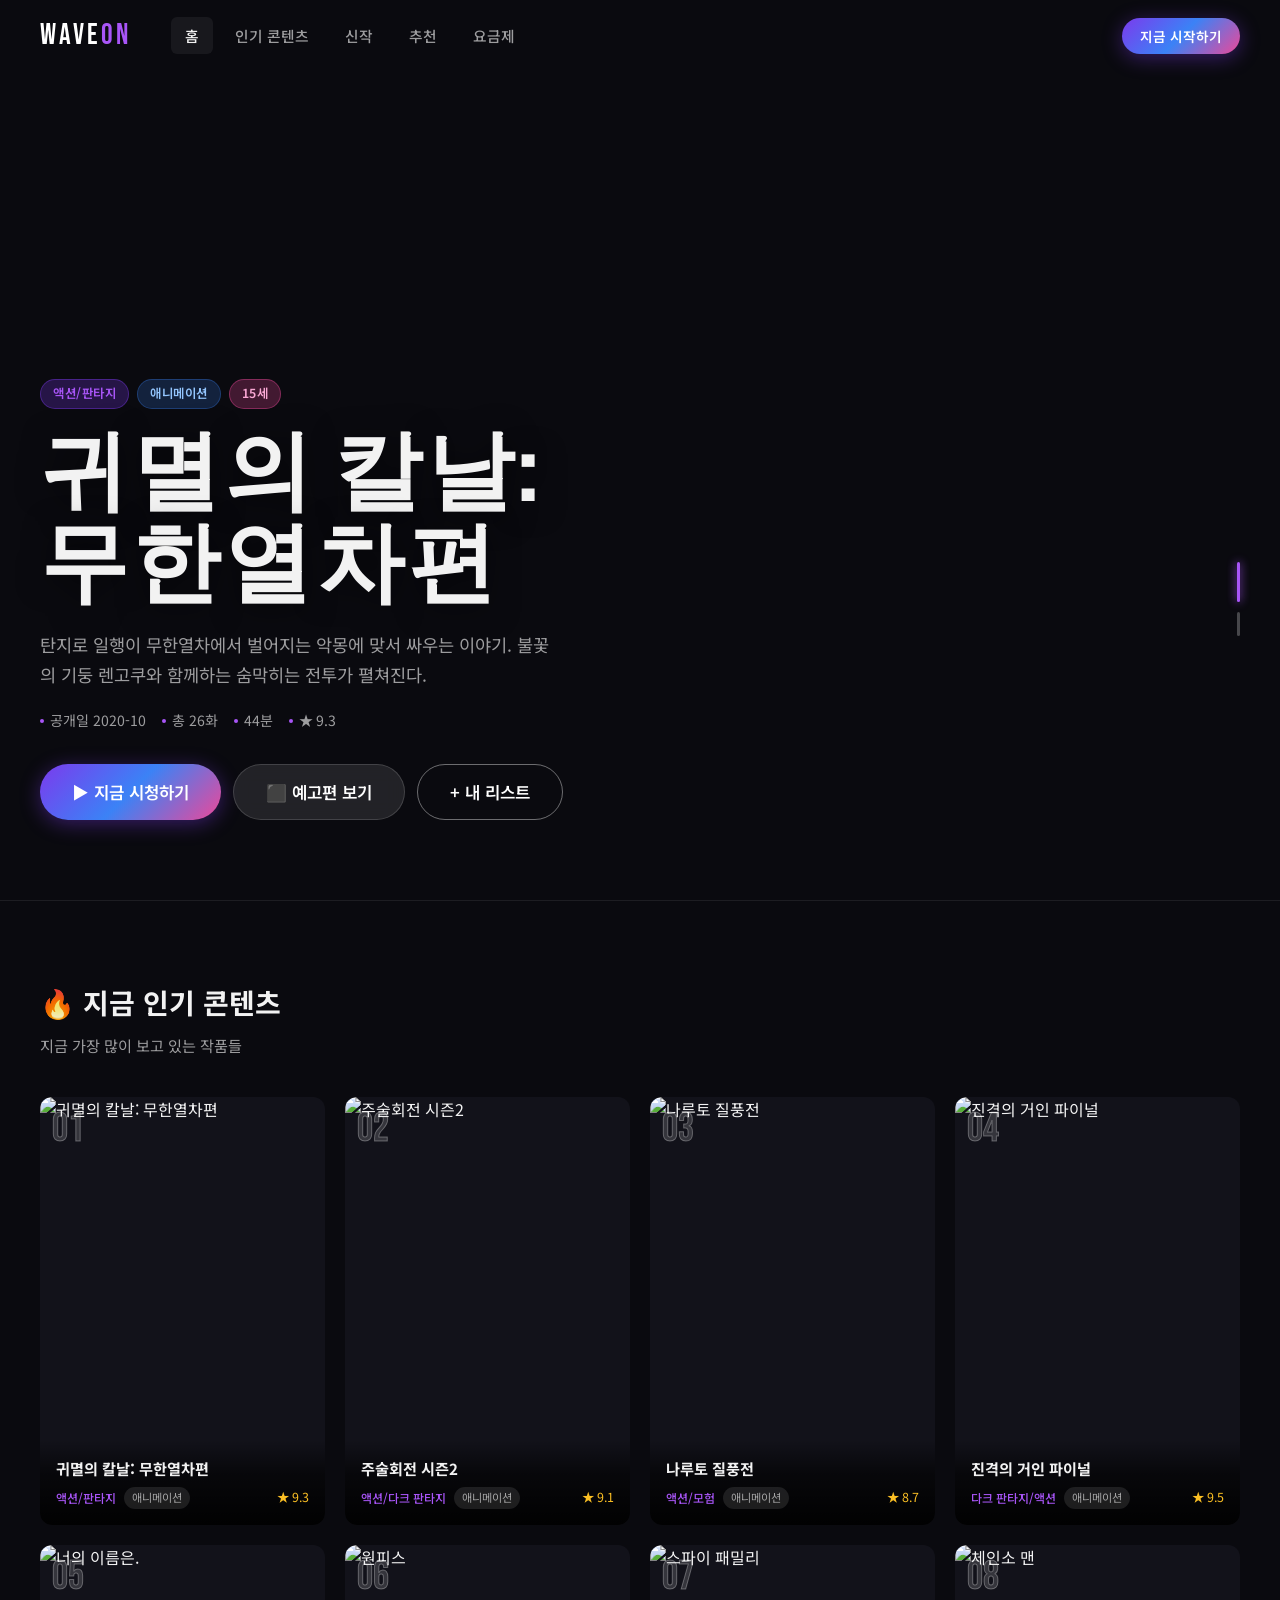
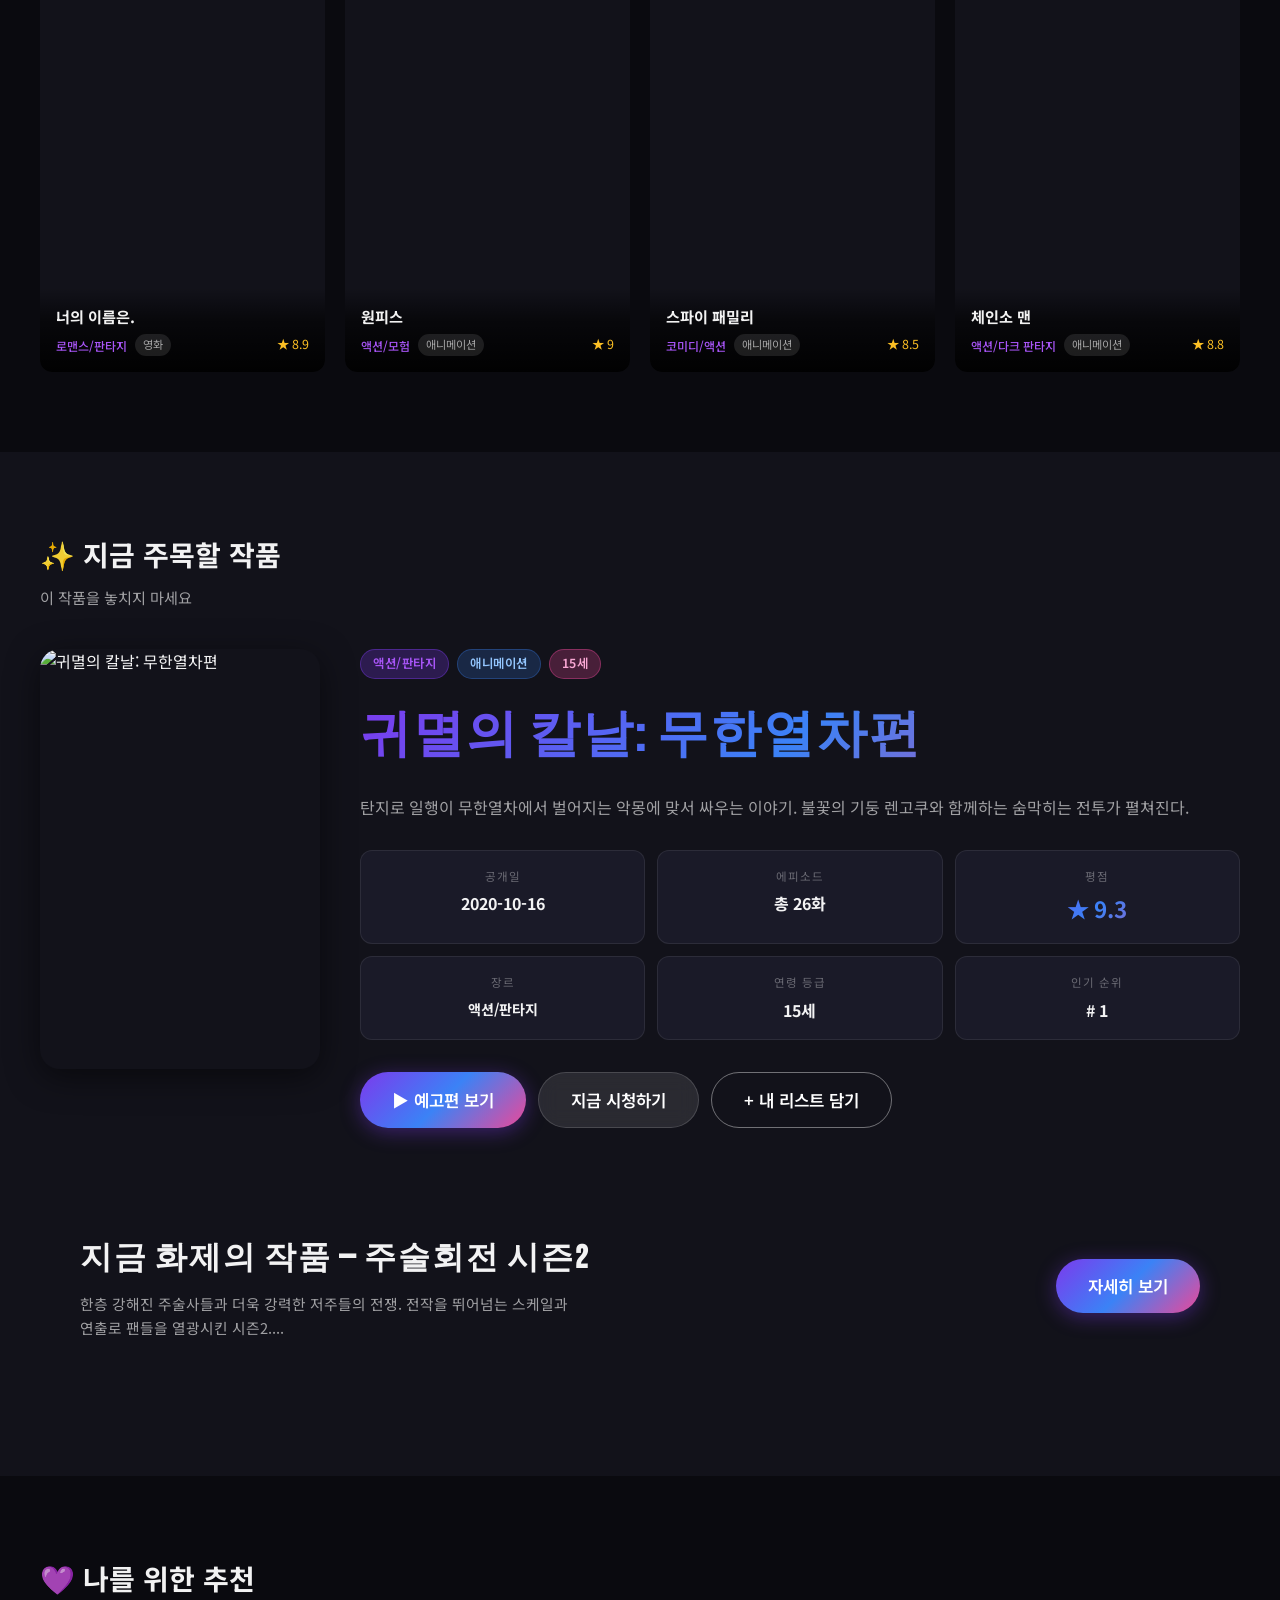
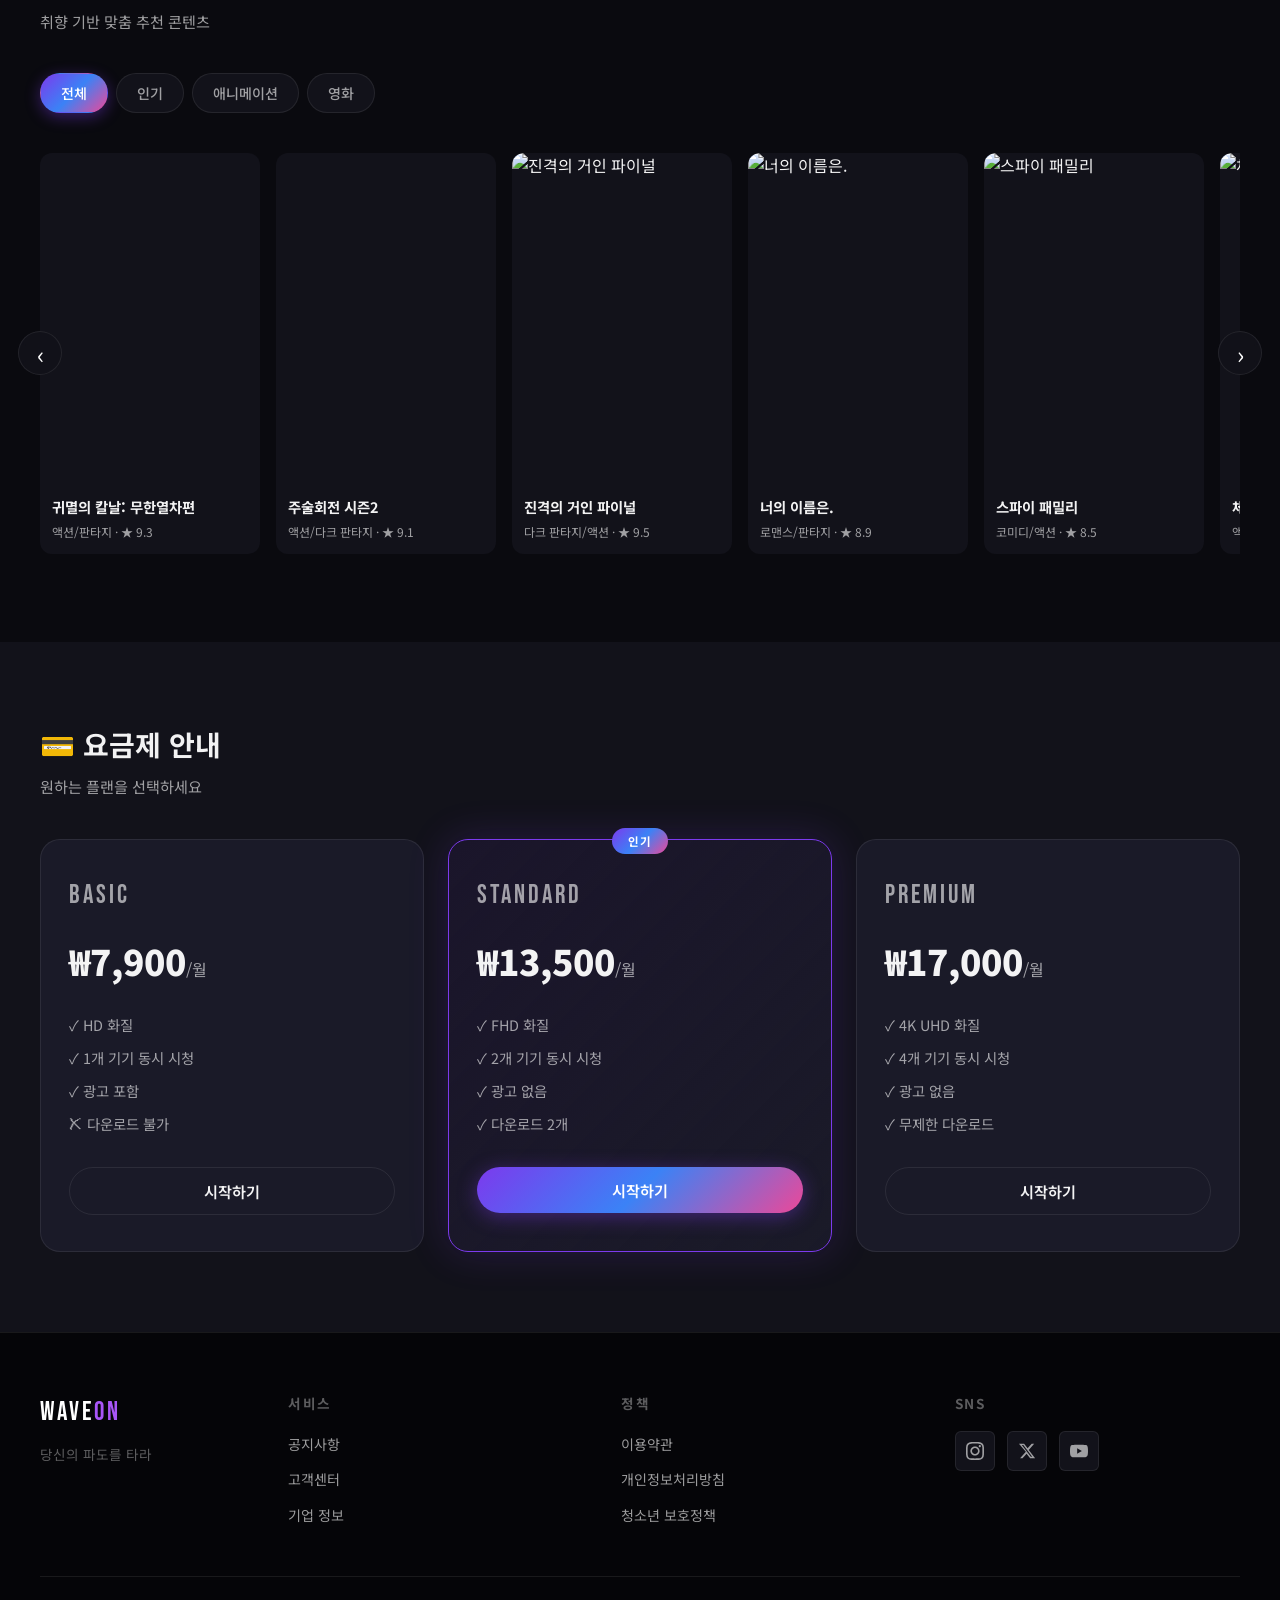
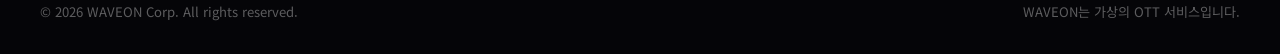
==== index.html @ a967c7d0 "feat: WAVEON OTT 랜딩페이지 초기 구현" ====
<!DOCTYPE html>
<html lang="ko">
<head>
  <meta charset="UTF-8" />
  <meta name="viewport" content="width=device-width, initial-scale=1.0" />
  <title>WAVEON - 당신의 파도를 타라</title>
  <link rel="stylesheet" href="css/style.css" />
  <link rel="preconnect" href="https://fonts.googleapis.com" />
  <link rel="preconnect" href="https://fonts.gstatic.com" crossorigin />
  <link href="https://fonts.googleapis.com/css2?family=Noto+Sans+KR:wght@300;400;500;700;900&family=Bebas+Neue&display=swap" rel="stylesheet" />
</head>
<body>

  <!-- ===== HEADER / NAVIGATION ===== -->
  <header id="main-header">
    <div class="header-inner">
      <a href="#" class="logo">WAVE<span>ON</span></a>

      <nav id="main-nav">
        <ul class="nav-list">
          <li><a href="#hero" class="nav-link active">홈</a></li>
          <li><a href="#main-contents" class="nav-link">인기 콘텐츠</a></li>
          <li><a href="#detail-section" class="nav-link">신작</a></li>
          <li><a href="#recommended" class="nav-link">추천</a></li>
          <li><a href="#pricing" class="nav-link">요금제</a></li>
        </ul>
      </nav>

      <div class="header-actions">
        <button class="btn btn-primary btn-sm" onclick="handleStartBtn()">지금 시작하기</button>
        <button class="hamburger" id="hamburger-btn" aria-label="메뉴 열기">
          <span></span>
          <span></span>
          <span></span>
        </button>
      </div>
    </div>

    <!-- 모바일 드롭다운 메뉴 -->
    <div class="mobile-menu" id="mobile-menu">
      <ul class="mobile-nav-list">
        <li><a href="#hero" class="mobile-nav-link">홈</a></li>
        <li><a href="#main-contents" class="mobile-nav-link">인기 콘텐츠</a></li>
        <li><a href="#detail-section" class="mobile-nav-link">신작</a></li>
        <li><a href="#recommended" class="mobile-nav-link">추천</a></li>
        <li><a href="#pricing" class="mobile-nav-link">요금제</a></li>
        <li><button class="btn btn-primary btn-full" onclick="handleStartBtn()">지금 시작하기</button></li>
      </ul>
    </div>
  </header>

  <!-- ===== HERO SECTION ===== -->
  <section id="hero">
    <div class="hero-bg" id="hero-bg"></div>
    <div class="hero-overlay"></div>

    <div class="hero-content">
      <div class="hero-text">
        <div class="hero-badges" id="hero-badges">
          <span class="badge badge-genre">로딩 중...</span>
        </div>
        <h1 class="hero-title" id="hero-title">WAVEON</h1>
        <p class="hero-desc" id="hero-desc">최고의 콘텐츠를 불러오는 중...</p>
        <div class="hero-meta" id="hero-meta"></div>
        <div class="hero-actions">
          <button class="btn btn-primary btn-lg" id="hero-watch-btn" onclick="handleWatchNow()">
            ▶ 지금 시청하기
          </button>
          <button class="btn btn-secondary btn-lg" id="hero-trailer-btn" onclick="handleTrailer()">
            ⬛ 예고편 보기
          </button>
          <button class="btn btn-ghost btn-lg" id="hero-list-btn" onclick="handleAddToList()">
            + 내 리스트
          </button>
        </div>
      </div>

      <!-- 히어로 슬라이드 인디케이터 -->
      <div class="hero-indicators" id="hero-indicators"></div>
    </div>
  </section>

  <!-- ===== MAIN CONTENTS SECTION ===== -->
  <section id="main-contents">
    <div class="section-container">
      <div class="section-header">
        <h2 class="section-title">🔥 지금 인기 콘텐츠</h2>
        <p class="section-subtitle">지금 가장 많이 보고 있는 작품들</p>
      </div>
      <div class="contents-grid" id="contents-grid">
        <!-- JS로 동적 생성 -->
        <div class="content-card skeleton"></div>
        <div class="content-card skeleton"></div>
        <div class="content-card skeleton"></div>
        <div class="content-card skeleton"></div>
        <div class="content-card skeleton"></div>
        <div class="content-card skeleton"></div>
      </div>
    </div>
  </section>

  <!-- ===== DETAIL INTRODUCTION SECTION ===== -->
  <section id="detail-section">
    <div class="section-container">
      <div class="section-header">
        <h2 class="section-title">✨ 지금 주목할 작품</h2>
        <p class="section-subtitle">이 작품을 놓치지 마세요</p>
      </div>

      <div class="detail-card" id="detail-card">
        <!-- JS로 동적 생성 -->
      </div>

      <!-- 강조 배너 -->
      <div class="highlight-banner" id="highlight-banner">
        <!-- JS로 동적 생성 -->
      </div>
    </div>
  </section>

  <!-- ===== RECOMMENDED CONTENTS SECTION ===== -->
  <section id="recommended">
    <div class="section-container">
      <div class="section-header">
        <h2 class="section-title">💜 나를 위한 추천</h2>
        <p class="section-subtitle">취향 기반 맞춤 추천 콘텐츠</p>
      </div>

      <!-- 추천 탭 -->
      <div class="rec-tabs">
        <button class="rec-tab active" data-tab="all">전체</button>
        <button class="rec-tab" data-tab="popular">인기</button>
        <button class="rec-tab" data-tab="animation">애니메이션</button>
        <button class="rec-tab" data-tab="movie">영화</button>
      </div>

      <!-- 추천 슬라이드 -->
      <div class="rec-slider-wrapper">
        <button class="slider-btn slider-prev" id="rec-prev" aria-label="이전">&#8249;</button>
        <div class="rec-slider" id="rec-slider">
          <!-- JS로 동적 생성 -->
        </div>
        <button class="slider-btn slider-next" id="rec-next" aria-label="다음">&#8250;</button>
      </div>
    </div>
  </section>

  <!-- ===== PRICING SECTION ===== -->
  <section id="pricing">
    <div class="section-container">
      <div class="section-header">
        <h2 class="section-title">💳 요금제 안내</h2>
        <p class="section-subtitle">원하는 플랜을 선택하세요</p>
      </div>
      <div class="pricing-grid">
        <div class="pricing-card">
          <div class="plan-badge">BASIC</div>
          <div class="plan-price">₩7,900<span>/월</span></div>
          <ul class="plan-features">
            <li>✓ HD 화질</li>
            <li>✓ 1개 기기 동시 시청</li>
            <li>✓ 광고 포함</li>
            <li>✗ 다운로드 불가</li>
          </ul>
          <button class="btn btn-outline btn-full" onclick="handlePlanSelect('BASIC')">시작하기</button>
        </div>
        <div class="pricing-card featured">
          <div class="plan-tag">인기</div>
          <div class="plan-badge">STANDARD</div>
          <div class="plan-price">₩13,500<span>/월</span></div>
          <ul class="plan-features">
            <li>✓ FHD 화질</li>
            <li>✓ 2개 기기 동시 시청</li>
            <li>✓ 광고 없음</li>
            <li>✓ 다운로드 2개</li>
          </ul>
          <button class="btn btn-primary btn-full" onclick="handlePlanSelect('STANDARD')">시작하기</button>
        </div>
        <div class="pricing-card">
          <div class="plan-badge">PREMIUM</div>
          <div class="plan-price">₩17,000<span>/월</span></div>
          <ul class="plan-features">
            <li>✓ 4K UHD 화질</li>
            <li>✓ 4개 기기 동시 시청</li>
            <li>✓ 광고 없음</li>
            <li>✓ 무제한 다운로드</li>
          </ul>
          <button class="btn btn-outline btn-full" onclick="handlePlanSelect('PREMIUM')">시작하기</button>
        </div>
      </div>
    </div>
  </section>

  <!-- ===== FOOTER ===== -->
  <footer id="main-footer">
    <div class="footer-inner">
      <div class="footer-top">
        <div class="footer-brand">
          <a href="#" class="logo footer-logo">WAVE<span>ON</span></a>
          <p class="footer-tagline">당신의 파도를 타라</p>
        </div>
        <div class="footer-links-group">
          <h4>서비스</h4>
          <ul>
            <li><a href="#" onclick="return handleFooterLink('공지사항')">공지사항</a></li>
            <li><a href="#" onclick="return handleFooterLink('고객센터')">고객센터</a></li>
            <li><a href="#" onclick="return handleFooterLink('기업 정보')">기업 정보</a></li>
          </ul>
        </div>
        <div class="footer-links-group">
          <h4>정책</h4>
          <ul>
            <li><a href="#" onclick="return handleFooterLink('이용약관')">이용약관</a></li>
            <li><a href="#" onclick="return handleFooterLink('개인정보처리방침')">개인정보처리방침</a></li>
            <li><a href="#" onclick="return handleFooterLink('청소년 보호정책')">청소년 보호정책</a></li>
          </ul>
        </div>
        <div class="footer-links-group">
          <h4>SNS</h4>
          <div class="sns-links">
            <a href="#" class="sns-btn" onclick="return handleSNS('Instagram')" aria-label="Instagram">
              <svg viewBox="0 0 24 24" fill="currentColor"><path d="M12 2.163c3.204 0 3.584.012 4.85.07 3.252.148 4.771 1.691 4.919 4.919.058 1.265.069 1.645.069 4.849 0 3.205-.012 3.584-.069 4.849-.149 3.225-1.664 4.771-4.919 4.919-1.266.058-1.644.07-4.85.07-3.204 0-3.584-.012-4.849-.07-3.26-.149-4.771-1.699-4.919-4.92-.058-1.265-.07-1.644-.07-4.849 0-3.204.013-3.583.07-4.849.149-3.227 1.664-4.771 4.919-4.919 1.266-.057 1.645-.069 4.849-.069zm0-2.163c-3.259 0-3.667.014-4.947.072-4.358.2-6.78 2.618-6.98 6.98-.059 1.281-.073 1.689-.073 4.948 0 3.259.014 3.668.072 4.948.2 4.358 2.618 6.78 6.98 6.98 1.281.058 1.689.072 4.948.072 3.259 0 3.668-.014 4.948-.072 4.354-.2 6.782-2.618 6.979-6.98.059-1.28.073-1.689.073-4.948 0-3.259-.014-3.667-.072-4.947-.196-4.354-2.617-6.78-6.979-6.98-1.281-.059-1.69-.073-4.949-.073zm0 5.838c-3.403 0-6.162 2.759-6.162 6.162s2.759 6.163 6.162 6.163 6.162-2.759 6.162-6.163c0-3.403-2.759-6.162-6.162-6.162zm0 10.162c-2.209 0-4-1.79-4-4 0-2.209 1.791-4 4-4s4 1.791 4 4c0 2.21-1.791 4-4 4zm6.406-11.845c-.796 0-1.441.645-1.441 1.44s.645 1.44 1.441 1.44c.795 0 1.439-.645 1.439-1.44s-.644-1.44-1.439-1.44z"/></svg>
            </a>
            <a href="#" class="sns-btn" onclick="return handleSNS('X')" aria-label="X(Twitter)">
              <svg viewBox="0 0 24 24" fill="currentColor"><path d="M18.244 2.25h3.308l-7.227 8.26 8.502 11.24H16.17l-4.714-6.231-5.401 6.231H2.742l7.73-8.835L1.254 2.25H8.08l4.713 6.231zm-1.161 17.52h1.833L7.084 4.126H5.117z"/></svg>
            </a>
            <a href="#" class="sns-btn" onclick="return handleSNS('YouTube')" aria-label="YouTube">
              <svg viewBox="0 0 24 24" fill="currentColor"><path d="M23.498 6.186a3.016 3.016 0 0 0-2.122-2.136C19.505 3.545 12 3.545 12 3.545s-7.505 0-9.377.505A3.017 3.017 0 0 0 .502 6.186C0 8.07 0 12 0 12s0 3.93.502 5.814a3.016 3.016 0 0 0 2.122 2.136c1.871.505 9.376.505 9.376.505s7.505 0 9.377-.505a3.015 3.015 0 0 0 2.122-2.136C24 15.93 24 12 24 12s0-3.93-.502-5.814zM9.545 15.568V8.432L15.818 12l-6.273 3.568z"/></svg>
            </a>
          </div>
        </div>
      </div>

      <div class="footer-bottom">
        <p class="footer-copy">&copy; 2026 WAVEON Corp. All rights reserved.</p>
        <p class="footer-info">WAVEON는 가상의 OTT 서비스입니다.</p>
      </div>
    </div>
  </footer>

  <!-- ===== 예고편 모달 ===== -->
  <div class="modal-backdrop" id="trailer-modal" role="dialog" aria-modal="true" aria-label="예고편">
    <div class="modal-container">
      <button class="modal-close" id="modal-close-btn" aria-label="닫기">&times;</button>
      <div class="modal-video-wrapper">
        <iframe id="trailer-iframe" src="" frameborder="0" allow="autoplay; encrypted-media" allowfullscreen title="예고편"></iframe>
      </div>
      <div class="modal-info" id="modal-info"></div>
    </div>
  </div>

  <!-- ===== 콘텐츠 상세 모달 ===== -->
  <div class="modal-backdrop" id="content-modal" role="dialog" aria-modal="true" aria-label="콘텐츠 상세">
    <div class="modal-container modal-large">
      <button class="modal-close" id="content-modal-close" aria-label="닫기">&times;</button>
      <div id="content-modal-body"></div>
    </div>
  </div>

  <!-- ===== 스크롤 탑 버튼 ===== -->
  <button class="scroll-top" id="scroll-top-btn" aria-label="맨 위로">▲</button>

  <script src="js/script.js"></script>
</body>
</html>
---- css/style.css ----
/* =============================================
   WAVEON - OTT 랜딩페이지 스타일
   ============================================= */

/* ---- CSS 변수 ---- */
:root {
  --color-bg: #0a0a0f;
  --color-surface: #12121a;
  --color-surface2: #1a1a28;
  --color-border: rgba(255,255,255,0.08);

  --color-primary: #7c3aed;
  --color-primary-light: #a855f7;
  --color-secondary: #3b82f6;
  --color-accent: #ec4899;

  --gradient-primary: linear-gradient(135deg, #7c3aed 0%, #3b82f6 50%, #ec4899 100%);
  --gradient-hero: linear-gradient(to right, rgba(10,10,15,0.95) 40%, rgba(10,10,15,0.3) 100%);
  --gradient-card: linear-gradient(to top, rgba(0,0,0,0.9) 0%, rgba(0,0,0,0) 60%);

  --text-primary: rgba(255,255,255,0.95);
  --text-secondary: rgba(255,255,255,0.6);
  --text-muted: rgba(255,255,255,0.35);

  --radius-sm: 6px;
  --radius-md: 12px;
  --radius-lg: 20px;
  --radius-full: 999px;

  --shadow-glow: 0 0 40px rgba(124,58,237,0.3);
  --shadow-card: 0 8px 32px rgba(0,0,0,0.5);

  --transition: 0.25s cubic-bezier(0.4,0,0.2,1);

  --header-height: 72px;
  --max-width: 1400px;
}

/* ---- 리셋 & 기본 ---- */
*, *::before, *::after { box-sizing: border-box; margin: 0; padding: 0; }

html { scroll-behavior: smooth; }

body {
  font-family: 'Noto Sans KR', sans-serif;
  background-color: var(--color-bg);
  color: var(--text-primary);
  line-height: 1.6;
  overflow-x: hidden;
}

a { text-decoration: none; color: inherit; }
ul { list-style: none; }
img { display: block; max-width: 100%; }
button { border: none; cursor: pointer; font-family: inherit; }
iframe { display: block; }

/* =============================================
   공통 유틸
   ============================================= */
.section-container {
  max-width: var(--max-width);
  margin: 0 auto;
  padding: 80px 40px;
}

.section-header {
  margin-bottom: 40px;
}

.section-title {
  font-size: 1.75rem;
  font-weight: 700;
  color: var(--text-primary);
  margin-bottom: 8px;
}

.section-subtitle {
  font-size: 0.95rem;
  color: var(--text-secondary);
}

/* ---- 버튼 ---- */
.btn {
  display: inline-flex;
  align-items: center;
  justify-content: center;
  gap: 8px;
  padding: 12px 24px;
  border-radius: var(--radius-full);
  font-size: 0.95rem;
  font-weight: 600;
  transition: all var(--transition);
  cursor: pointer;
  white-space: nowrap;
}

.btn-primary {
  background: var(--gradient-primary);
  color: #fff;
  box-shadow: 0 4px 20px rgba(124,58,237,0.4);
}
.btn-primary:hover {
  transform: translateY(-2px);
  box-shadow: 0 8px 30px rgba(124,58,237,0.6);
}

.btn-secondary {
  background: rgba(255,255,255,0.1);
  color: #fff;
  backdrop-filter: blur(10px);
  border: 1px solid rgba(255,255,255,0.15);
}
.btn-secondary:hover {
  background: rgba(255,255,255,0.2);
  transform: translateY(-2px);
}

.btn-ghost {
  background: transparent;
  color: #fff;
  border: 1.5px solid rgba(255,255,255,0.4);
}
.btn-ghost:hover {
  background: rgba(255,255,255,0.08);
  border-color: rgba(255,255,255,0.8);
}
.btn-ghost.in-list {
  background: rgba(124,58,237,0.2);
  border-color: var(--color-primary-light);
  color: var(--color-primary-light);
}

.btn-outline {
  background: transparent;
  color: var(--text-primary);
  border: 1.5px solid var(--color-border);
}
.btn-outline:hover {
  border-color: var(--color-primary-light);
  color: var(--color-primary-light);
}

.btn-sm { padding: 8px 18px; font-size: 0.85rem; }
.btn-lg { padding: 15px 32px; font-size: 1.05rem; }
.btn-full { width: 100%; }

/* ---- 뱃지 ---- */
.badge {
  display: inline-block;
  padding: 4px 12px;
  border-radius: var(--radius-full);
  font-size: 0.78rem;
  font-weight: 600;
  letter-spacing: 0.5px;
}
.badge-genre {
  background: rgba(124,58,237,0.25);
  color: var(--color-primary-light);
  border: 1px solid rgba(124,58,237,0.4);
}
.badge-type {
  background: rgba(59,130,246,0.2);
  color: #93c5fd;
  border: 1px solid rgba(59,130,246,0.3);
}
.badge-new {
  background: rgba(236,72,153,0.25);
  color: #f9a8d4;
  border: 1px solid rgba(236,72,153,0.4);
}

/* =============================================
   HEADER
   ============================================= */
#main-header {
  position: fixed;
  top: 0;
  left: 0;
  right: 0;
  z-index: 1000;
  height: var(--header-height);
  transition: background var(--transition), box-shadow var(--transition), backdrop-filter var(--transition);
}

#main-header.scrolled {
  background: rgba(10,10,15,0.95);
  backdrop-filter: blur(20px);
  box-shadow: 0 2px 30px rgba(0,0,0,0.5);
  border-bottom: 1px solid var(--color-border);
}

.header-inner {
  max-width: var(--max-width);
  margin: 0 auto;
  padding: 0 40px;
  height: 100%;
  display: flex;
  align-items: center;
  gap: 40px;
}

.logo {
  font-family: 'Bebas Neue', sans-serif;
  font-size: 1.8rem;
  letter-spacing: 3px;
  color: #fff;
  flex-shrink: 0;
}
.logo span { color: var(--color-primary-light); }

#main-nav { flex: 1; }

.nav-list {
  display: flex;
  gap: 8px;
}

.nav-link {
  padding: 8px 14px;
  border-radius: var(--radius-sm);
  font-size: 0.92rem;
  font-weight: 500;
  color: var(--text-secondary);
  transition: all var(--transition);
}
.nav-link:hover, .nav-link.active {
  color: var(--text-primary);
  background: rgba(255,255,255,0.06);
}

.header-actions {
  display: flex;
  align-items: center;
  gap: 16px;
  flex-shrink: 0;
}

/* ---- 햄버거 ---- */
.hamburger {
  display: none;
  flex-direction: column;
  gap: 5px;
  background: transparent;
  padding: 6px;
  width: 40px;
  height: 40px;
  justify-content: center;
  align-items: center;
}
.hamburger span {
  display: block;
  width: 24px;
  height: 2px;
  background: #fff;
  border-radius: 2px;
  transition: all var(--transition);
}
.hamburger.open span:nth-child(1) { transform: translateY(7px) rotate(45deg); }
.hamburger.open span:nth-child(2) { opacity: 0; transform: scaleX(0); }
.hamburger.open span:nth-child(3) { transform: translateY(-7px) rotate(-45deg); }

/* ---- 모바일 메뉴 ---- */
.mobile-menu {
  display: none;
  background: rgba(18,18,26,0.98);
  backdrop-filter: blur(20px);
  border-top: 1px solid var(--color-border);
  overflow: hidden;
  max-height: 0;
  transition: max-height 0.35s cubic-bezier(0.4,0,0.2,1);
}
.mobile-menu.open {
  display: block;
  max-height: 500px;
}

.mobile-nav-list {
  padding: 16px 24px 24px;
  display: flex;
  flex-direction: column;
  gap: 4px;
}
.mobile-nav-link {
  display: block;
  padding: 14px 16px;
  border-radius: var(--radius-md);
  font-size: 1rem;
  font-weight: 500;
  color: var(--text-secondary);
  transition: all var(--transition);
}
.mobile-nav-link:hover { color: var(--text-primary); background: rgba(255,255,255,0.05); }

/* =============================================
   HERO SECTION
   ============================================= */
#hero {
  position: relative;
  min-height: 100vh;
  display: flex;
  align-items: flex-end;
  padding-bottom: 80px;
  overflow: hidden;
}

.hero-bg {
  position: absolute;
  inset: 0;
  background-image: url('https://images.unsplash.com/photo-1578632767115-351597cf2477?w=1920&h=1080&fit=crop');
  background-size: cover;
  background-position: center;
  transform: scale(1.05);
  transition: background-image 0.8s ease, transform 8s ease;
}
.hero-bg.zooming { transform: scale(1.12); }

.hero-overlay {
  position: absolute;
  inset: 0;
  background: var(--gradient-hero);
}
.hero-overlay::after {
  content: '';
  position: absolute;
  bottom: 0;
  left: 0;
  right: 0;
  height: 200px;
  background: linear-gradient(to top, var(--color-bg), transparent);
}

.hero-content {
  position: relative;
  z-index: 2;
  max-width: var(--max-width);
  margin: 0 auto;
  padding: 0 40px;
  width: 100%;
  display: flex;
  align-items: flex-end;
  justify-content: space-between;
}

.hero-text { max-width: 600px; }

.hero-badges {
  display: flex;
  gap: 8px;
  flex-wrap: wrap;
  margin-bottom: 20px;
}

.hero-title {
  font-family: 'Bebas Neue', sans-serif;
  font-size: clamp(3rem, 7vw, 5.5rem);
  letter-spacing: 4px;
  line-height: 1.05;
  margin-bottom: 16px;
  text-shadow: 0 4px 30px rgba(0,0,0,0.5);
}

.hero-desc {
  font-size: clamp(0.95rem, 1.5vw, 1.1rem);
  color: var(--text-secondary);
  line-height: 1.7;
  margin-bottom: 20px;
  max-width: 520px;
  display: -webkit-box;
  -webkit-line-clamp: 3;
  -webkit-box-orient: vertical;
  overflow: hidden;
}

.hero-meta {
  display: flex;
  flex-wrap: wrap;
  gap: 16px;
  margin-bottom: 32px;
  font-size: 0.88rem;
  color: var(--text-secondary);
}
.hero-meta-item {
  display: flex;
  align-items: center;
  gap: 6px;
}
.hero-meta-item::before {
  content: '';
  width: 4px;
  height: 4px;
  background: var(--color-primary-light);
  border-radius: 50%;
}

.hero-actions {
  display: flex;
  gap: 12px;
  flex-wrap: wrap;
}

/* ---- 히어로 인디케이터 ---- */
.hero-indicators {
  display: flex;
  flex-direction: column;
  gap: 10px;
  align-self: center;
}
.indicator-dot {
  width: 3px;
  height: 24px;
  background: rgba(255,255,255,0.25);
  border-radius: 3px;
  cursor: pointer;
  transition: all var(--transition);
}
.indicator-dot.active {
  background: var(--color-primary-light);
  height: 40px;
  box-shadow: 0 0 10px var(--color-primary-light);
}

/* =============================================
   MAIN CONTENTS GRID
   ============================================= */
#main-contents {
  background: var(--color-bg);
  position: relative;
  z-index: 1;
}
#main-contents::before {
  content: '';
  position: absolute;
  top: 0; left: 0; right: 0;
  height: 1px;
  background: var(--color-border);
}

.contents-grid {
  display: grid;
  grid-template-columns: repeat(4, 1fr);
  gap: 20px;
}

/* ---- 콘텐츠 카드 ---- */
.content-card {
  position: relative;
  border-radius: var(--radius-md);
  overflow: hidden;
  background: var(--color-surface);
  cursor: pointer;
  transition: transform var(--transition), box-shadow var(--transition);
  aspect-ratio: 2/3;
}
.content-card:hover {
  transform: scale(1.04) translateY(-4px);
  box-shadow: var(--shadow-glow), var(--shadow-card);
  z-index: 2;
}

.content-card.skeleton {
  background: linear-gradient(90deg, var(--color-surface) 25%, var(--color-surface2) 50%, var(--color-surface) 75%);
  background-size: 200% 100%;
  animation: shimmer 1.5s infinite;
}
@keyframes shimmer {
  0% { background-position: 200% 0; }
  100% { background-position: -200% 0; }
}

.card-img {
  width: 100%;
  height: 100%;
  object-fit: cover;
  transition: transform 0.4s ease;
}
.content-card:hover .card-img { transform: scale(1.08); }

.card-overlay {
  position: absolute;
  inset: 0;
  background: var(--gradient-card);
  opacity: 0;
  transition: opacity var(--transition);
  display: flex;
  align-items: flex-end;
  padding: 20px;
}
.content-card:hover .card-overlay { opacity: 1; }

.card-info {
  position: absolute;
  bottom: 0;
  left: 0;
  right: 0;
  padding: 16px;
  background: linear-gradient(to top, rgba(0,0,0,0.95) 0%, rgba(0,0,0,0.6) 60%, transparent 100%);
}

.card-rank {
  position: absolute;
  top: 12px;
  left: 12px;
  font-family: 'Bebas Neue', sans-serif;
  font-size: 2.5rem;
  line-height: 1;
  color: rgba(255,255,255,0.15);
  -webkit-text-stroke: 1px rgba(255,255,255,0.3);
}

.card-title {
  font-size: 0.95rem;
  font-weight: 700;
  margin-bottom: 6px;
  white-space: nowrap;
  overflow: hidden;
  text-overflow: ellipsis;
}
.card-meta {
  display: flex;
  gap: 8px;
  align-items: center;
  flex-wrap: wrap;
}
.card-genre { font-size: 0.75rem; color: var(--color-primary-light); font-weight: 500; }
.card-type-tag {
  font-size: 0.7rem;
  padding: 2px 8px;
  border-radius: var(--radius-full);
  background: rgba(255,255,255,0.1);
  color: var(--text-secondary);
}
.card-rating { font-size: 0.78rem; color: #fbbf24; margin-left: auto; }

.card-hover-actions {
  width: 100%;
  display: flex;
  gap: 8px;
  flex-direction: column;
}
.card-hover-btn {
  padding: 9px;
  border-radius: var(--radius-sm);
  font-size: 0.82rem;
  font-weight: 600;
  text-align: center;
  background: var(--gradient-primary);
  color: #fff;
  border: none;
  cursor: pointer;
  transition: opacity var(--transition);
}
.card-hover-btn:hover { opacity: 0.85; }
.card-hover-btn.secondary {
  background: rgba(255,255,255,0.12);
  border: 1px solid rgba(255,255,255,0.15);
}

/* =============================================
   DETAIL INTRODUCTION SECTION
   ============================================= */
#detail-section { background: var(--color-surface); }

.detail-card {
  display: grid;
  grid-template-columns: 280px 1fr;
  gap: 40px;
  align-items: start;
  margin-bottom: 48px;
}

.detail-poster {
  border-radius: var(--radius-lg);
  overflow: hidden;
  aspect-ratio: 2/3;
  box-shadow: var(--shadow-card);
  flex-shrink: 0;
}
.detail-poster img { width: 100%; height: 100%; object-fit: cover; }

.detail-info { flex: 1; }

.detail-badges { display: flex; gap: 8px; flex-wrap: wrap; margin-bottom: 16px; }

.detail-title {
  font-family: 'Bebas Neue', sans-serif;
  font-size: clamp(2rem, 4vw, 3.5rem);
  letter-spacing: 2px;
  margin-bottom: 16px;
  background: var(--gradient-primary);
  -webkit-background-clip: text;
  -webkit-text-fill-color: transparent;
  background-clip: text;
}

.detail-desc {
  font-size: 1rem;
  color: var(--text-secondary);
  line-height: 1.8;
  margin-bottom: 28px;
}

.detail-meta-grid {
  display: grid;
  grid-template-columns: repeat(3, 1fr);
  gap: 12px;
  margin-bottom: 32px;
}

.meta-card {
  background: var(--color-surface2);
  border: 1px solid var(--color-border);
  border-radius: var(--radius-md);
  padding: 16px;
  text-align: center;
}
.meta-card-label { font-size: 0.72rem; color: var(--text-muted); text-transform: uppercase; letter-spacing: 1px; margin-bottom: 6px; }
.meta-card-value { font-size: 1rem; font-weight: 700; color: var(--text-primary); }
.meta-card-value.rating-value {
  font-size: 1.4rem;
  background: var(--gradient-primary);
  -webkit-background-clip: text;
  -webkit-text-fill-color: transparent;
  background-clip: text;
}

.detail-actions { display: flex; gap: 12px; flex-wrap: wrap; }

/* ---- 강조 배너 ---- */
.highlight-banner {
  border-radius: var(--radius-lg);
  overflow: hidden;
  position: relative;
  min-height: 220px;
  display: flex;
  align-items: center;
}
.highlight-banner-bg {
  position: absolute;
  inset: 0;
  background-size: cover;
  background-position: center;
  filter: blur(2px) brightness(0.4);
  transform: scale(1.05);
}
.highlight-banner-content {
  position: relative;
  z-index: 1;
  padding: 40px;
  display: flex;
  align-items: center;
  justify-content: space-between;
  width: 100%;
  gap: 24px;
}
.highlight-text h3 { font-family: 'Bebas Neue', sans-serif; font-size: 2rem; letter-spacing: 2px; margin-bottom: 8px; }
.highlight-text p { font-size: 0.92rem; color: var(--text-secondary); max-width: 500px; }

/* =============================================
   RECOMMENDED SECTION
   ============================================= */
#recommended { background: var(--color-bg); }

.rec-tabs { display: flex; gap: 8px; margin-bottom: 32px; flex-wrap: wrap; }

.rec-tab {
  padding: 9px 20px;
  border-radius: var(--radius-full);
  font-size: 0.88rem;
  font-weight: 500;
  background: var(--color-surface);
  color: var(--text-secondary);
  border: 1px solid var(--color-border);
  cursor: pointer;
  transition: all var(--transition);
}
.rec-tab:hover { color: var(--text-primary); border-color: rgba(255,255,255,0.2); }
.rec-tab.active {
  background: var(--gradient-primary);
  color: #fff;
  border-color: transparent;
  box-shadow: 0 4px 15px rgba(124,58,237,0.4);
}

/* ---- 슬라이더 ---- */
.rec-slider-wrapper { position: relative; }

.slider-btn {
  position: absolute;
  top: 50%;
  transform: translateY(-50%);
  z-index: 10;
  width: 44px;
  height: 44px;
  border-radius: 50%;
  background: rgba(18,18,26,0.9);
  border: 1px solid var(--color-border);
  color: #fff;
  font-size: 1.5rem;
  display: flex;
  align-items: center;
  justify-content: center;
  cursor: pointer;
  transition: all var(--transition);
  backdrop-filter: blur(10px);
}
.slider-btn:hover { background: var(--color-primary); border-color: var(--color-primary); box-shadow: 0 0 20px rgba(124,58,237,0.4); }
.slider-prev { left: -22px; }
.slider-next { right: -22px; }

.rec-slider {
  display: flex;
  gap: 16px;
  overflow-x: auto;
  scroll-behavior: smooth;
  scrollbar-width: none;
  padding: 8px 4px;
  scroll-snap-type: x mandatory;
}
.rec-slider::-webkit-scrollbar { display: none; }

/* ---- 추천 카드 ---- */
.rec-card {
  flex: 0 0 220px;
  border-radius: var(--radius-md);
  overflow: hidden;
  background: var(--color-surface);
  cursor: pointer;
  position: relative;
  scroll-snap-align: start;
  transition: transform var(--transition), box-shadow var(--transition);
}
.rec-card:hover { transform: scale(1.04) translateY(-4px); box-shadow: var(--shadow-glow); }

.rec-card-img-wrap { position: relative; aspect-ratio: 2/3; overflow: hidden; }
.rec-card-img-wrap img { width: 100%; height: 100%; object-fit: cover; transition: transform 0.4s ease; }
.rec-card:hover .rec-card-img-wrap img { transform: scale(1.08); }

.rec-card-hover {
  position: absolute;
  inset: 0;
  background: rgba(0,0,0,0.75);
  display: flex;
  flex-direction: column;
  align-items: center;
  justify-content: center;
  gap: 10px;
  opacity: 0;
  transition: opacity var(--transition);
  padding: 12px;
}
.rec-card:hover .rec-card-hover { opacity: 1; }

.rec-hover-reason {
  font-size: 0.75rem;
  color: var(--color-primary-light);
  text-align: center;
  padding: 4px 10px;
  background: rgba(124,58,237,0.2);
  border-radius: var(--radius-full);
}

.rec-card-body { padding: 12px; }
.rec-card-title { font-size: 0.9rem; font-weight: 700; margin-bottom: 4px; white-space: nowrap; overflow: hidden; text-overflow: ellipsis; }
.rec-card-genre { font-size: 0.75rem; color: var(--text-secondary); }

/* =============================================
   PRICING SECTION
   ============================================= */
#pricing { background: var(--color-surface); }

.pricing-grid { display: grid; grid-template-columns: repeat(3, 1fr); gap: 24px; }

.pricing-card {
  background: var(--color-surface2);
  border: 1px solid var(--color-border);
  border-radius: var(--radius-lg);
  padding: 36px 28px;
  position: relative;
  transition: all var(--transition);
}
.pricing-card:hover { border-color: rgba(124,58,237,0.4); transform: translateY(-4px); box-shadow: 0 20px 50px rgba(0,0,0,0.4); }
.pricing-card.featured {
  border-color: var(--color-primary);
  box-shadow: 0 0 40px rgba(124,58,237,0.2);
  background: linear-gradient(135deg, rgba(124,58,237,0.08) 0%, var(--color-surface2) 100%);
}

.plan-tag {
  position: absolute;
  top: -12px;
  left: 50%;
  transform: translateX(-50%);
  background: var(--gradient-primary);
  color: #fff;
  font-size: 0.72rem;
  font-weight: 700;
  padding: 4px 16px;
  border-radius: var(--radius-full);
  letter-spacing: 1px;
}
.plan-badge { font-family: 'Bebas Neue', sans-serif; font-size: 1.6rem; letter-spacing: 3px; color: var(--text-secondary); margin-bottom: 16px; }
.plan-price { font-size: 2.2rem; font-weight: 900; margin-bottom: 24px; color: var(--text-primary); }
.plan-price span { font-size: 1rem; font-weight: 400; color: var(--text-secondary); }
.plan-features { list-style: none; margin-bottom: 32px; display: flex; flex-direction: column; gap: 10px; }
.plan-features li { font-size: 0.9rem; color: var(--text-secondary); }
.plan-features li:has(✓) { color: var(--text-primary); }

/* =============================================
   FOOTER
   ============================================= */
#main-footer { background: #050508; border-top: 1px solid var(--color-border); }

.footer-inner { max-width: var(--max-width); margin: 0 auto; padding: 60px 40px 32px; }

.footer-top {
  display: grid;
  grid-template-columns: 200px 1fr 1fr 1fr;
  gap: 48px;
  margin-bottom: 48px;
}

.footer-logo { font-size: 1.6rem; margin-bottom: 10px; display: block; }
.footer-tagline { font-size: 0.85rem; color: var(--text-muted); }

.footer-links-group h4 { font-size: 0.85rem; font-weight: 700; text-transform: uppercase; letter-spacing: 1.5px; color: var(--text-muted); margin-bottom: 16px; }
.footer-links-group ul { display: flex; flex-direction: column; gap: 10px; }
.footer-links-group a { font-size: 0.88rem; color: var(--text-secondary); transition: color var(--transition); }
.footer-links-group a:hover { color: var(--text-primary); }

.sns-links { display: flex; gap: 12px; }
.sns-btn {
  width: 40px; height: 40px;
  border-radius: var(--radius-sm);
  background: var(--color-surface);
  border: 1px solid var(--color-border);
  display: flex; align-items: center; justify-content: center;
  color: var(--text-secondary);
  transition: all var(--transition);
}
.sns-btn:hover { background: var(--color-primary); border-color: var(--color-primary); color: #fff; transform: translateY(-2px); }
.sns-btn svg { width: 18px; height: 18px; }

.footer-bottom {
  border-top: 1px solid var(--color-border);
  padding-top: 24px;
  display: flex;
  justify-content: space-between;
  align-items: center;
  gap: 16px;
  flex-wrap: wrap;
}
.footer-copy, .footer-info { font-size: 0.82rem; color: var(--text-muted); }

/* =============================================
   MODALS
   ============================================= */
.modal-backdrop {
  position: fixed;
  inset: 0;
  z-index: 2000;
  background: rgba(0,0,0,0.85);
  backdrop-filter: blur(8px);
  display: flex;
  align-items: center;
  justify-content: center;
  padding: 24px;
  opacity: 0;
  pointer-events: none;
  transition: opacity 0.3s ease;
}
.modal-backdrop.open { opacity: 1; pointer-events: all; }

.modal-container {
  background: var(--color-surface);
  border: 1px solid var(--color-border);
  border-radius: var(--radius-lg);
  width: 100%;
  max-width: 860px;
  position: relative;
  overflow: hidden;
  transform: scale(0.94);
  transition: transform 0.3s cubic-bezier(0.34,1.56,0.64,1);
}
.modal-backdrop.open .modal-container { transform: scale(1); }
.modal-large { max-width: 760px; }

.modal-close {
  position: absolute;
  top: 14px; right: 14px;
  z-index: 10;
  width: 36px; height: 36px;
  border-radius: 50%;
  background: rgba(255,255,255,0.1);
  color: #fff;
  font-size: 1.4rem;
  display: flex; align-items: center; justify-content: center;
  border: 1px solid rgba(255,255,255,0.15);
  cursor: pointer;
  transition: all var(--transition);
  line-height: 1;
}
.modal-close:hover { background: rgba(255,255,255,0.2); }

.modal-video-wrapper { position: relative; aspect-ratio: 16/9; background: #000; }
.modal-video-wrapper iframe { position: absolute; inset: 0; width: 100%; height: 100%; }

.modal-info { padding: 20px 24px; }
.modal-info h3 { font-size: 1.2rem; font-weight: 700; margin-bottom: 6px; }
.modal-info p { font-size: 0.88rem; color: var(--text-secondary); }

/* ---- 콘텐츠 상세 모달 ---- */
.content-modal-header { position: relative; aspect-ratio: 16/7; overflow: hidden; }
.content-modal-header img { width: 100%; height: 100%; object-fit: cover; }
.content-modal-header-overlay { position: absolute; inset: 0; background: linear-gradient(to top, var(--color-surface) 0%, transparent 60%); }

.content-modal-body { padding: 24px 28px 28px; }
.content-modal-body .badges { display: flex; gap: 8px; flex-wrap: wrap; margin-bottom: 12px; }
.content-modal-body h2 { font-family: 'Bebas Neue', sans-serif; font-size: 2rem; letter-spacing: 2px; margin-bottom: 12px; }
.content-modal-body p { font-size: 0.92rem; color: var(--text-secondary); line-height: 1.75; margin-bottom: 20px; }
.content-modal-meta { display: grid; grid-template-columns: repeat(3, 1fr); gap: 10px; margin-bottom: 20px; }
.modal-meta-item { background: var(--color-surface2); border-radius: var(--radius-sm); padding: 10px 14px; font-size: 0.8rem; }
.modal-meta-item span:first-child { display: block; color: var(--text-muted); font-size: 0.72rem; margin-bottom: 4px; }
.content-modal-actions { display: flex; gap: 10px; flex-wrap: wrap; }

/* =============================================
   SCROLL TOP
   ============================================= */
.scroll-top {
  position: fixed;
  bottom: 32px; right: 32px;
  z-index: 900;
  width: 46px; height: 46px;
  border-radius: 50%;
  background: var(--gradient-primary);
  color: #fff;
  font-size: 1rem;
  display: flex; align-items: center; justify-content: center;
  cursor: pointer;
  opacity: 0;
  transform: translateY(20px);
  transition: all var(--transition);
  box-shadow: 0 4px 20px rgba(124,58,237,0.4);
  border: none;
}
.scroll-top.visible { opacity: 1; transform: translateY(0); }
.scroll-top:hover { transform: translateY(-3px); }

/* =============================================
   반응형 - 태블릿 768px ~ 1199px
   ============================================= */
@media (max-width: 1199px) {
  .contents-grid { grid-template-columns: repeat(3, 1fr); }
  .detail-card { grid-template-columns: 220px 1fr; gap: 28px; }
  .footer-top { grid-template-columns: 1fr 1fr; gap: 32px; }
  .hero-indicators { display: none; }
  .header-inner { gap: 24px; padding: 0 24px; }
  .section-container { padding: 60px 24px; }
}

@media (max-width: 900px) {
  .contents-grid { grid-template-columns: repeat(2, 1fr); }
  .detail-meta-grid { grid-template-columns: repeat(2, 1fr); }
}

/* =============================================
   반응형 - 모바일 767px 이하
   ============================================= */
@media (max-width: 767px) {
  :root { --header-height: 60px; }

  #main-nav { display: none; }
  .hamburger { display: flex; }
  .header-actions .btn-sm { display: none; }
  .header-inner { padding: 0 16px; gap: 16px; }

  .hero-content { flex-direction: column; align-items: flex-start; padding: 0 16px; }
  .hero-text { max-width: 100%; }
  .hero-title { font-size: clamp(2.2rem, 10vw, 3.5rem); }
  .hero-desc { font-size: 0.9rem; }
  .hero-actions { gap: 8px; }
  .hero-actions .btn-lg { padding: 12px 20px; font-size: 0.9rem; }
  #hero { padding-bottom: 60px; }

  .section-container { padding: 48px 16px; }
  .section-title { font-size: 1.4rem; }

  .contents-grid { grid-template-columns: repeat(2, 1fr); gap: 12px; }

  .detail-card { grid-template-columns: 1fr; }
  .detail-poster { max-width: 200px; }
  .detail-actions { flex-direction: column; }
  .detail-actions .btn { width: 100%; }

  .highlight-banner-content { flex-direction: column; align-items: flex-start; padding: 24px; }
  .highlight-banner { min-height: 180px; }

  .rec-tab { padding: 7px 14px; font-size: 0.82rem; }
  .rec-card { flex: 0 0 160px; }
  .slider-prev { left: -12px; }
  .slider-next { right: -12px; }

  .pricing-grid { grid-template-columns: 1fr; max-width: 360px; margin: 0 auto; }

  .footer-top { grid-template-columns: 1fr; gap: 28px; }
  .footer-inner { padding: 40px 16px 24px; }
  .footer-bottom { flex-direction: column; align-items: center; text-align: center; }

  .modal-backdrop { padding: 12px; align-items: flex-end; }
  .modal-container { border-radius: var(--radius-lg) var(--radius-lg) 0 0; max-height: 90vh; overflow-y: auto; }
  .content-modal-meta { grid-template-columns: repeat(2, 1fr); }

  .scroll-top { bottom: 20px; right: 16px; width: 40px; height: 40px; }
}

@media (max-width: 480px) {
  .contents-grid { grid-template-columns: 1fr; max-width: 320px; margin: 0 auto; }
}
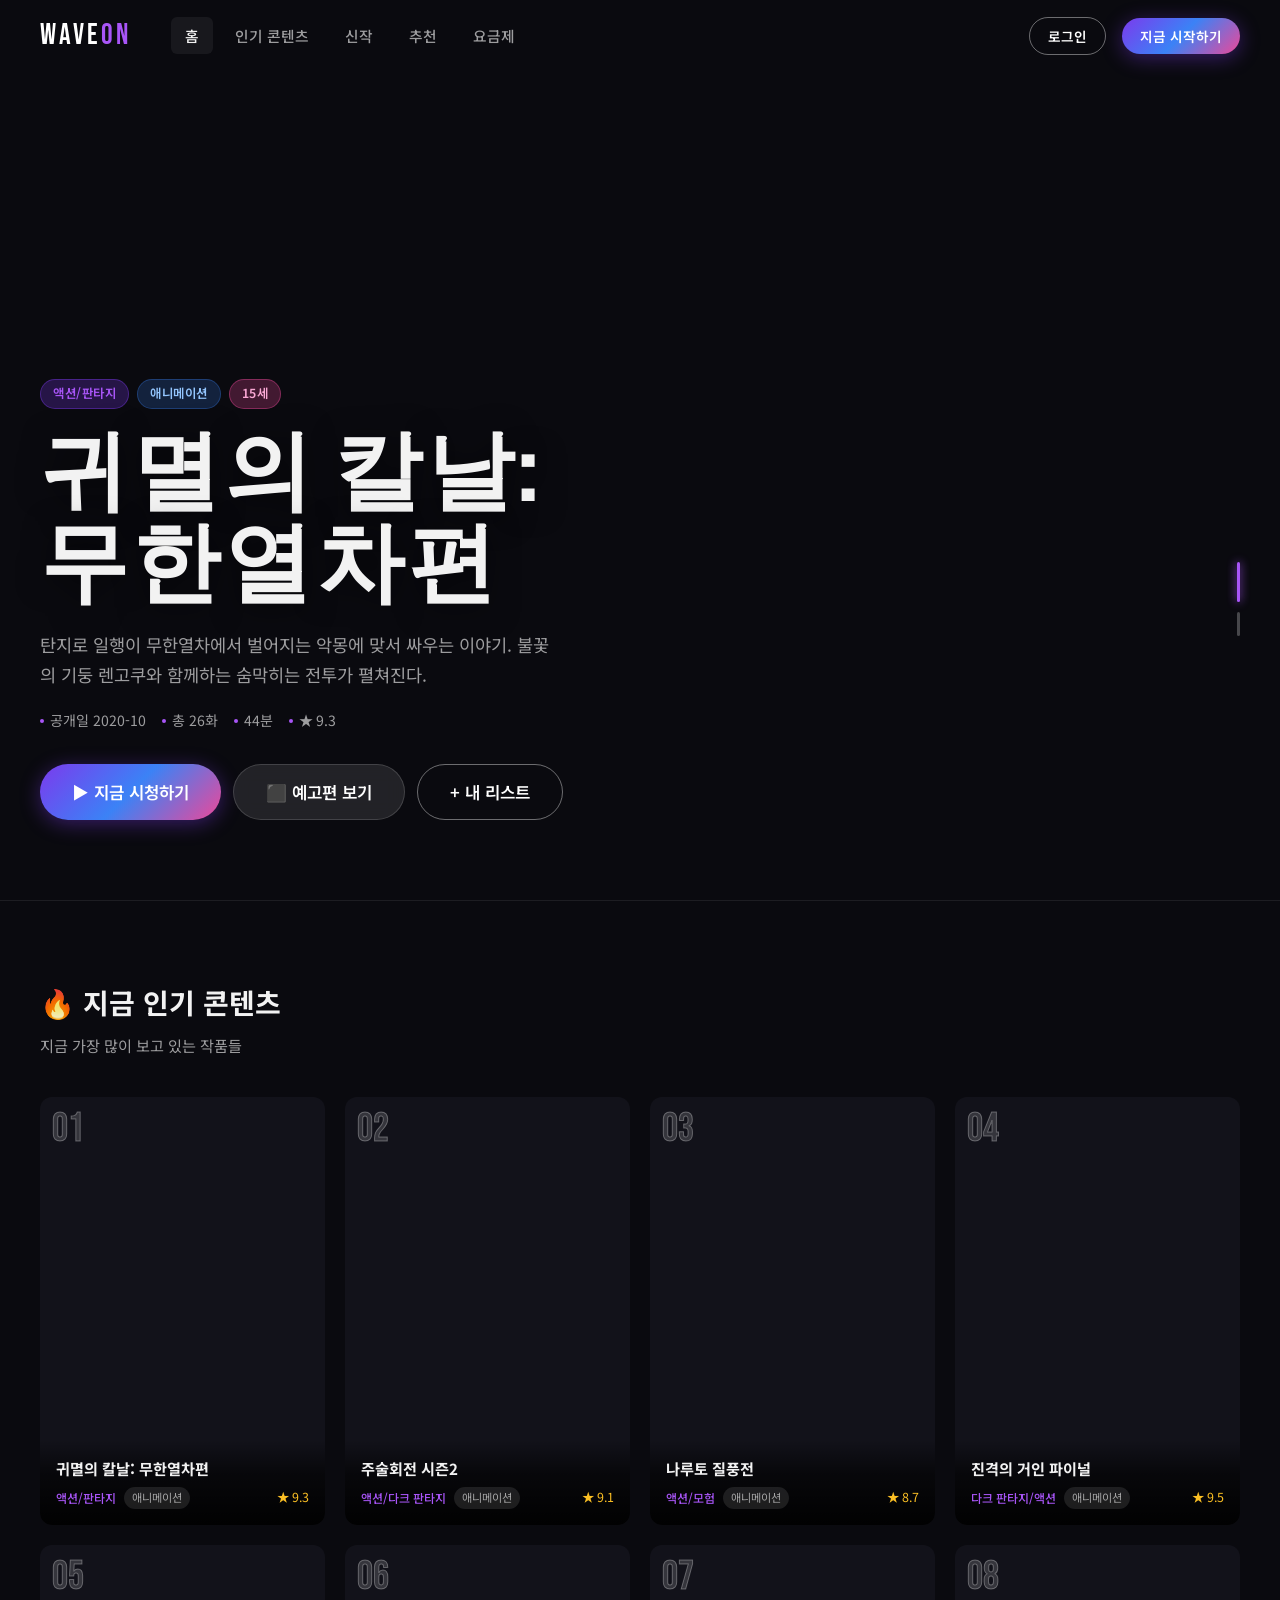
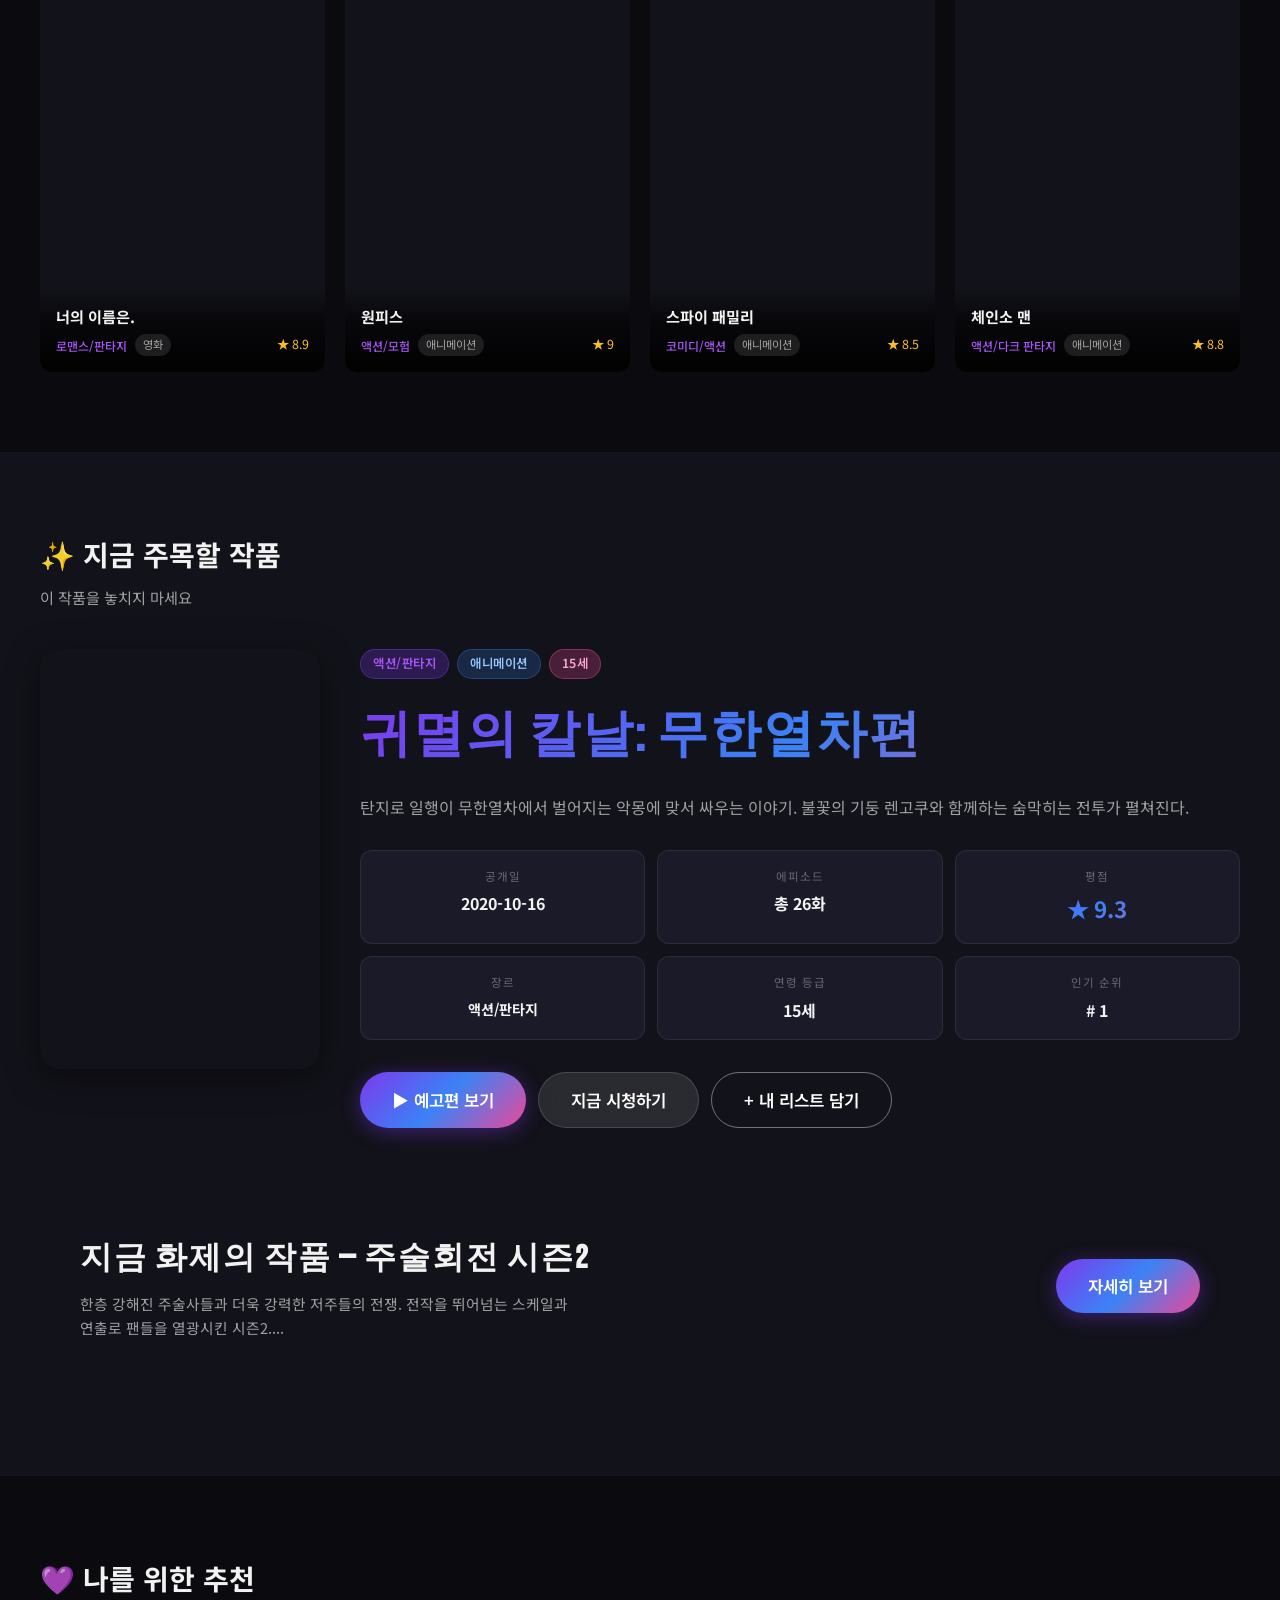
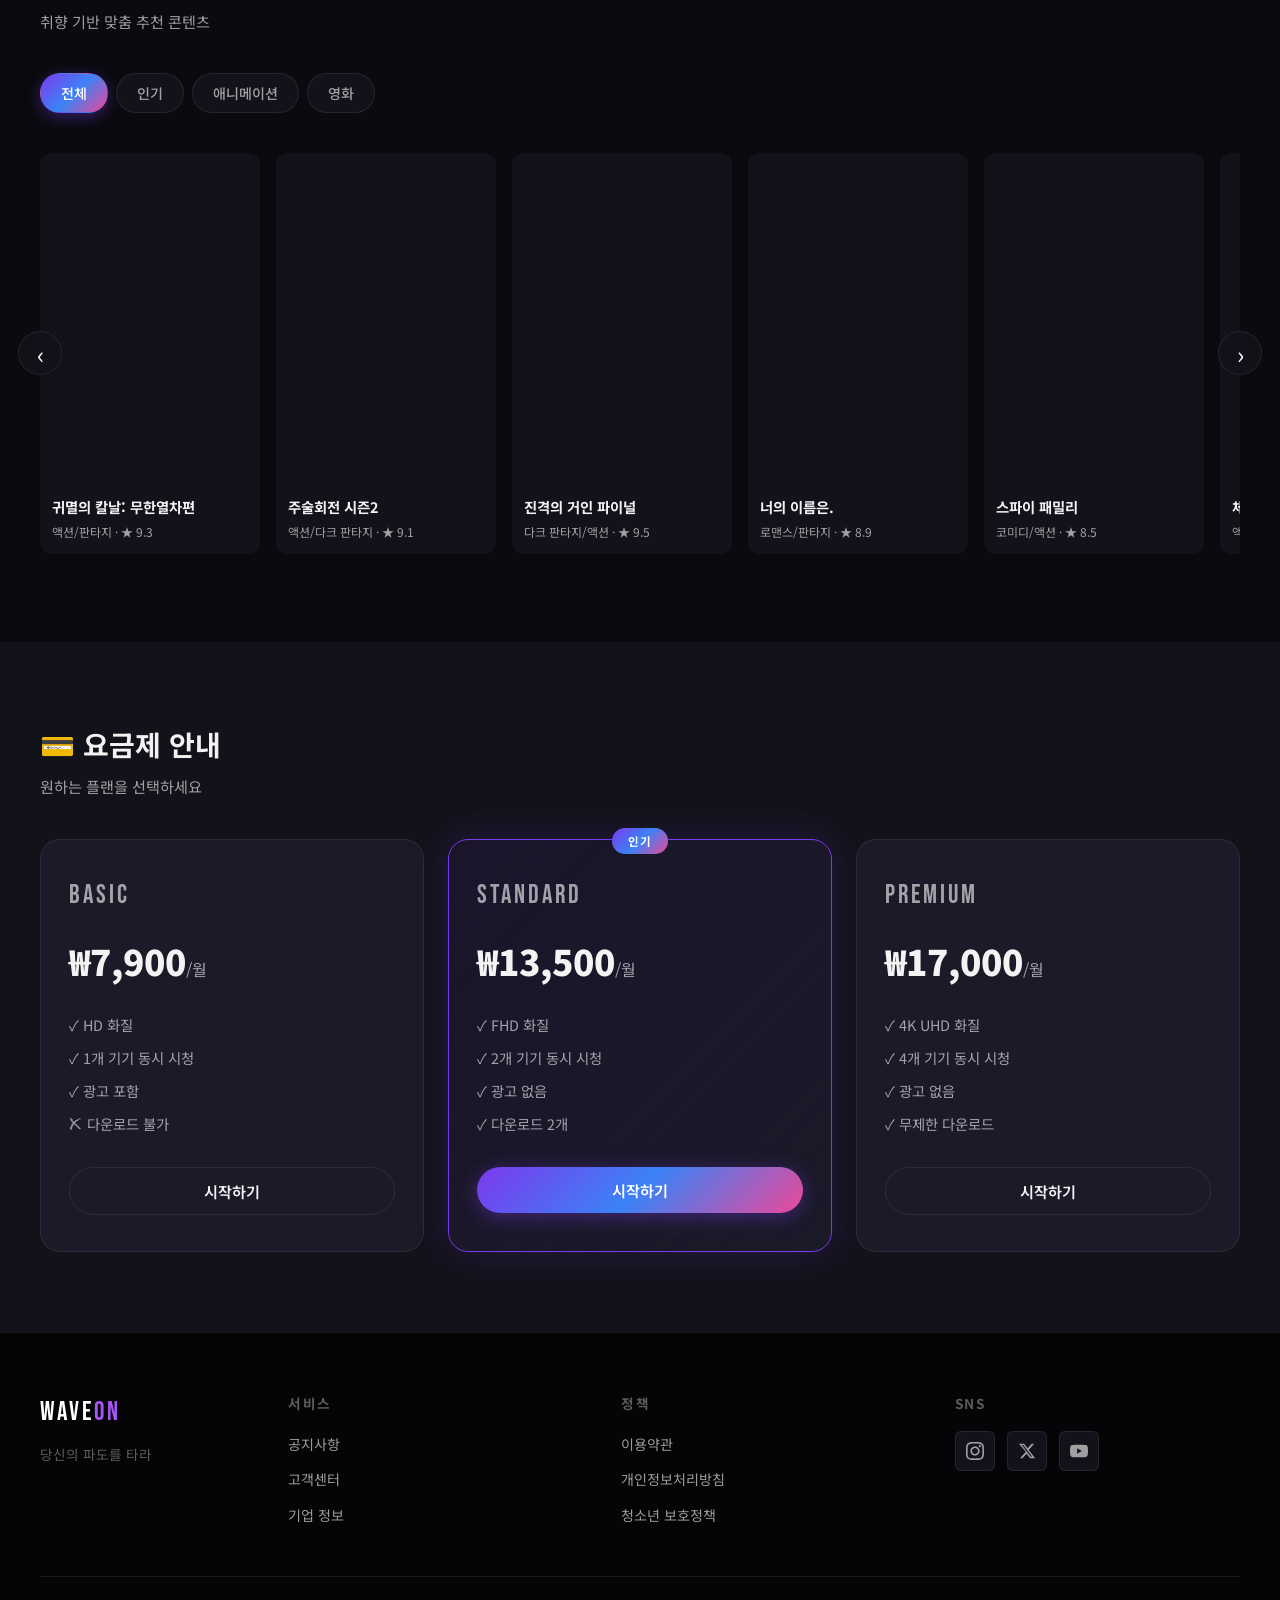
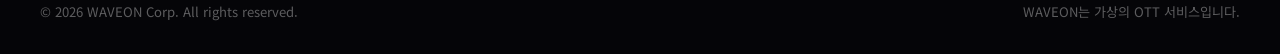
==== commit 42c35c68: "feat: 마이페이지 + 로그인/회원가입 기능 추가 - js/auth.js: 데모 계정 로그인, 로컬 회원가입, 세션 관리 - mypage.html + css/mypage.css:" ====
--- a/index.html
+++ b/index.html
@@ -27,6 +27,18 @@
       </nav>
 
       <div class="header-actions">
+        <!-- 비로그인 상태 -->
+        <button class="btn btn-ghost btn-sm" id="header-login-btn" onclick="openAuthModal('login')">로그인</button>
+
+        <!-- 로그인 상태 -->
+        <div class="header-user-section" id="header-user-section" style="display:none;">
+          <a href="mypage.html" class="btn btn-ghost btn-sm">마이페이지</a>
+          <button class="header-avatar-btn" onclick="window.location.href='mypage.html'" aria-label="마이페이지">
+            <span class="header-avatar" id="header-avatar">U</span>
+            <span class="header-user-name" id="header-user-name"></span>
+          </button>
+        </div>
+
         <button class="btn btn-primary btn-sm" onclick="handleStartBtn()">지금 시작하기</button>
         <button class="hamburger" id="hamburger-btn" aria-label="메뉴 열기">
           <span></span>
@@ -44,7 +56,19 @@
         <li><a href="#detail-section" class="mobile-nav-link">신작</a></li>
         <li><a href="#recommended" class="mobile-nav-link">추천</a></li>
         <li><a href="#pricing" class="mobile-nav-link">요금제</a></li>
-        <li><button class="btn btn-primary btn-full" onclick="handleStartBtn()">지금 시작하기</button></li>
+        <!-- 비로그인 -->
+        <li id="mobile-login-li" style="display:flex; flex-direction:column; gap:8px; padding: 8px 16px;">
+          <button class="btn btn-primary btn-full" onclick="openAuthModal('login')">로그인 / 회원가입</button>
+        </li>
+        <!-- 로그인 상태 -->
+        <li id="mobile-user-li" style="display:none; flex-direction:column; gap:8px; padding: 8px 16px;">
+          <div class="mobile-user-info">
+            <div class="mobile-avatar" id="mobile-avatar"></div>
+            <span id="mobile-user-name" style="font-size:0.9rem; font-weight:600;"></span>
+          </div>
+          <a href="mypage.html" class="btn btn-primary btn-full">마이페이지</a>
+          <button class="btn btn-ghost btn-full" onclick="logout()">로그아웃</button>
+        </li>
       </ul>
     </div>
   </header>
@@ -260,6 +284,73 @@
   <!-- ===== 스크롤 탑 버튼 ===== -->
   <button class="scroll-top" id="scroll-top-btn" aria-label="맨 위로">▲</button>
 
+  <!-- ===== 로그인 / 회원가입 모달 ===== -->
+  <div class="modal-backdrop" id="auth-modal" role="dialog" aria-modal="true" aria-label="로그인">
+    <div class="modal-container auth-modal-container">
+      <button class="modal-close" onclick="closeAuthModal()" aria-label="닫기">&times;</button>
+
+      <!-- 탭 -->
+      <div class="auth-tabs">
+        <button class="auth-tab active" data-tab="login" onclick="switchAuthTab('login')">로그인</button>
+        <button class="auth-tab" data-tab="signup" onclick="switchAuthTab('signup')">회원가입</button>
+      </div>
+
+      <!-- 데모 계정 안내 배너 -->
+      <div class="demo-banner">
+        <div class="demo-banner-icon">🎬</div>
+        <div class="demo-banner-text">
+          <strong>데모 계정으로 체험해보세요!</strong>
+          <span>ID: demo@waveon.com &nbsp;·&nbsp; PW: demo1234</span>
+        </div>
+        <button class="btn btn-primary btn-sm demo-login-btn" onclick="handleDemoLogin()">
+          바로 체험하기
+        </button>
+      </div>
+
+      <!-- 로그인 폼 -->
+      <form class="auth-form active" id="login-form" onsubmit="handleLoginSubmit(event)" novalidate>
+        <h2 class="auth-title">로그인</h2>
+        <div class="form-group">
+          <label for="login-email">이메일</label>
+          <input type="email" id="login-email" placeholder="이메일을 입력하세요" required autocomplete="email" />
+        </div>
+        <div class="form-group">
+          <label for="login-password">비밀번호</label>
+          <input type="password" id="login-password" placeholder="비밀번호를 입력하세요" required autocomplete="current-password" />
+        </div>
+        <p class="auth-error" id="login-error"></p>
+        <button type="submit" class="btn btn-primary btn-full">로그인</button>
+        <p class="auth-switch">계정이 없으신가요? <button type="button" onclick="switchAuthTab('signup')">회원가입</button></p>
+      </form>
+
+      <!-- 회원가입 폼 -->
+      <form class="auth-form" id="signup-form" onsubmit="handleSignupSubmit(event)" novalidate>
+        <h2 class="auth-title">회원가입</h2>
+        <div class="form-group">
+          <label for="signup-display">닉네임</label>
+          <input type="text" id="signup-display" placeholder="서비스에서 표시될 이름" required />
+        </div>
+        <div class="form-group">
+          <label for="signup-username">사용자명</label>
+          <input type="text" id="signup-username" placeholder="영문/숫자 조합 (로그인 ID)" required />
+        </div>
+        <div class="form-group">
+          <label for="signup-email">이메일</label>
+          <input type="email" id="signup-email" placeholder="이메일을 입력하세요" required autocomplete="email" />
+        </div>
+        <div class="form-group">
+          <label for="signup-password">비밀번호 <span class="label-hint">(6자 이상)</span></label>
+          <input type="password" id="signup-password" placeholder="비밀번호 (6자 이상)" required autocomplete="new-password" />
+        </div>
+        <p class="auth-error" id="signup-error"></p>
+        <button type="submit" class="btn btn-primary btn-full">회원가입</button>
+        <p class="auth-switch">이미 계정이 있으신가요? <button type="button" onclick="switchAuthTab('login')">로그인</button></p>
+        <p class="auth-notice">* 회원가입 정보는 이 브라우저에만 저장됩니다. (데모 서비스)</p>
+      </form>
+    </div>
+  </div>
+
+  <script src="js/auth.js"></script>
   <script src="js/script.js"></script>
 </body>
 </html>
--- a/css/style.css
+++ b/css/style.css
@@ -1016,3 +1016,224 @@
 @media (max-width: 480px) {
   .contents-grid { grid-template-columns: 1fr; max-width: 320px; margin: 0 auto; }
 }
+
+/* =============================================
+   헤더 인증 UI
+   ============================================= */
+.header-user-section {
+  display: flex;
+  align-items: center;
+  gap: 10px;
+}
+
+.header-avatar-btn {
+  display: flex;
+  align-items: center;
+  gap: 8px;
+  background: rgba(255,255,255,0.06);
+  border: 1px solid var(--color-border);
+  border-radius: var(--radius-full);
+  padding: 6px 14px 6px 6px;
+  cursor: pointer;
+  transition: all var(--transition);
+  color: var(--text-primary);
+  font-family: inherit;
+}
+.header-avatar-btn:hover {
+  background: rgba(255,255,255,0.12);
+  border-color: rgba(255,255,255,0.2);
+}
+
+.header-avatar {
+  width: 30px;
+  height: 30px;
+  border-radius: 50%;
+  background: var(--gradient-primary);
+  display: flex;
+  align-items: center;
+  justify-content: center;
+  font-size: 0.85rem;
+  font-weight: 700;
+  color: #fff;
+  flex-shrink: 0;
+}
+
+.header-user-name {
+  font-size: 0.88rem;
+  font-weight: 600;
+  color: var(--text-primary);
+  max-width: 80px;
+  overflow: hidden;
+  text-overflow: ellipsis;
+  white-space: nowrap;
+}
+
+/* 모바일 유저 정보 */
+.mobile-user-info {
+  display: flex;
+  align-items: center;
+  gap: 10px;
+  padding: 12px 16px;
+  background: rgba(124,58,237,0.08);
+  border-radius: var(--radius-md);
+  border: 1px solid rgba(124,58,237,0.2);
+}
+.mobile-avatar {
+  width: 36px;
+  height: 36px;
+  border-radius: 50%;
+  background: var(--gradient-primary);
+  display: flex;
+  align-items: center;
+  justify-content: center;
+  font-size: 0.9rem;
+  font-weight: 700;
+  color: #fff;
+  flex-shrink: 0;
+}
+
+/* =============================================
+   로그인 / 회원가입 모달
+   ============================================= */
+.auth-modal-container {
+  max-width: 480px !important;
+  padding: 0;
+  overflow: visible;
+}
+
+.auth-tabs {
+  display: flex;
+  border-bottom: 1px solid var(--color-border);
+}
+.auth-tab {
+  flex: 1;
+  padding: 18px;
+  background: transparent;
+  border: none;
+  font-size: 0.95rem;
+  font-weight: 600;
+  color: var(--text-secondary);
+  cursor: pointer;
+  transition: all var(--transition);
+  font-family: inherit;
+  border-bottom: 2px solid transparent;
+  margin-bottom: -1px;
+}
+.auth-tab.active {
+  color: var(--text-primary);
+  border-bottom-color: var(--color-primary-light);
+}
+.auth-tab:hover { color: var(--text-primary); }
+
+/* 데모 배너 */
+.demo-banner {
+  display: flex;
+  align-items: center;
+  gap: 12px;
+  background: linear-gradient(135deg, rgba(124,58,237,0.12) 0%, rgba(59,130,246,0.08) 100%);
+  border: 1px solid rgba(124,58,237,0.25);
+  border-radius: var(--radius-md);
+  padding: 14px 16px;
+  margin: 20px 24px 0;
+  flex-wrap: wrap;
+}
+.demo-banner-icon { font-size: 1.4rem; flex-shrink: 0; }
+.demo-banner-text {
+  flex: 1;
+  min-width: 0;
+}
+.demo-banner-text strong {
+  display: block;
+  font-size: 0.88rem;
+  font-weight: 700;
+  color: var(--text-primary);
+  margin-bottom: 3px;
+}
+.demo-banner-text span {
+  font-size: 0.78rem;
+  color: var(--color-primary-light);
+  font-family: monospace;
+  letter-spacing: 0.3px;
+}
+.demo-login-btn { flex-shrink: 0; font-size: 0.8rem !important; padding: 8px 14px !important; }
+
+/* 폼 */
+.auth-form {
+  display: none;
+  flex-direction: column;
+  gap: 16px;
+  padding: 24px;
+}
+.auth-form.active { display: flex; }
+
+.auth-title {
+  font-family: 'Bebas Neue', sans-serif;
+  font-size: 1.8rem;
+  letter-spacing: 2px;
+  margin-bottom: 4px;
+}
+
+.form-group {
+  display: flex;
+  flex-direction: column;
+  gap: 6px;
+}
+.form-group label {
+  font-size: 0.82rem;
+  font-weight: 600;
+  color: var(--text-secondary);
+  letter-spacing: 0.3px;
+}
+.label-hint { font-weight: 400; color: var(--text-muted); }
+
+.form-group input {
+  background: var(--color-surface2);
+  border: 1px solid var(--color-border);
+  border-radius: var(--radius-md);
+  padding: 12px 16px;
+  font-size: 0.92rem;
+  color: var(--text-primary);
+  font-family: inherit;
+  transition: border-color var(--transition);
+  outline: none;
+}
+.form-group input::placeholder { color: var(--text-muted); }
+.form-group input:focus { border-color: var(--color-primary-light); }
+
+.auth-error {
+  font-size: 0.82rem;
+  color: #f87171;
+  min-height: 18px;
+  margin: -8px 0;
+}
+
+.auth-switch {
+  font-size: 0.85rem;
+  color: var(--text-secondary);
+  text-align: center;
+}
+.auth-switch button {
+  background: none;
+  border: none;
+  color: var(--color-primary-light);
+  font-weight: 600;
+  cursor: pointer;
+  font-size: inherit;
+  font-family: inherit;
+  padding: 0;
+}
+.auth-switch button:hover { text-decoration: underline; }
+
+.auth-notice {
+  font-size: 0.75rem;
+  color: var(--text-muted);
+  text-align: center;
+  margin-top: -8px;
+}
+
+@media (max-width: 767px) {
+  .demo-banner { flex-direction: column; align-items: flex-start; }
+  .demo-login-btn { width: 100%; }
+  .header-user-section .btn { display: none; }
+  .header-user-name { display: none; }
+}
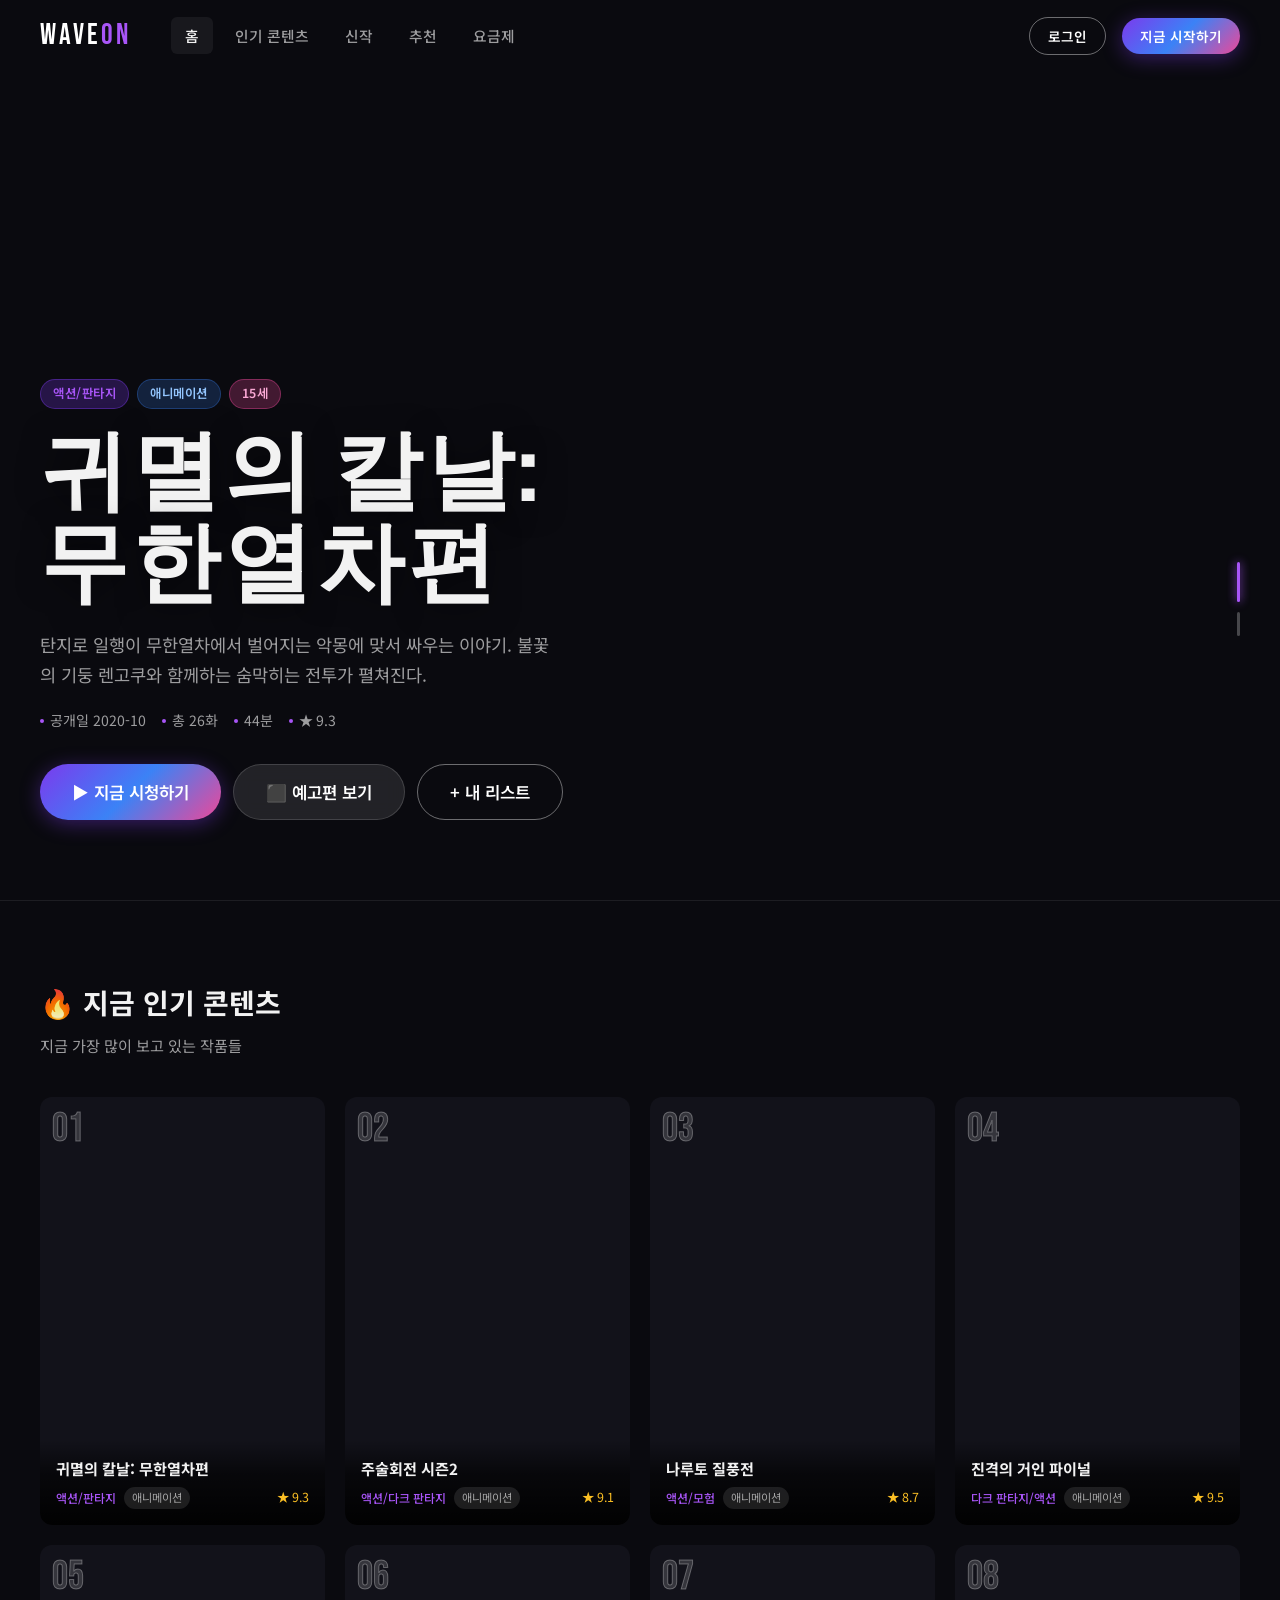
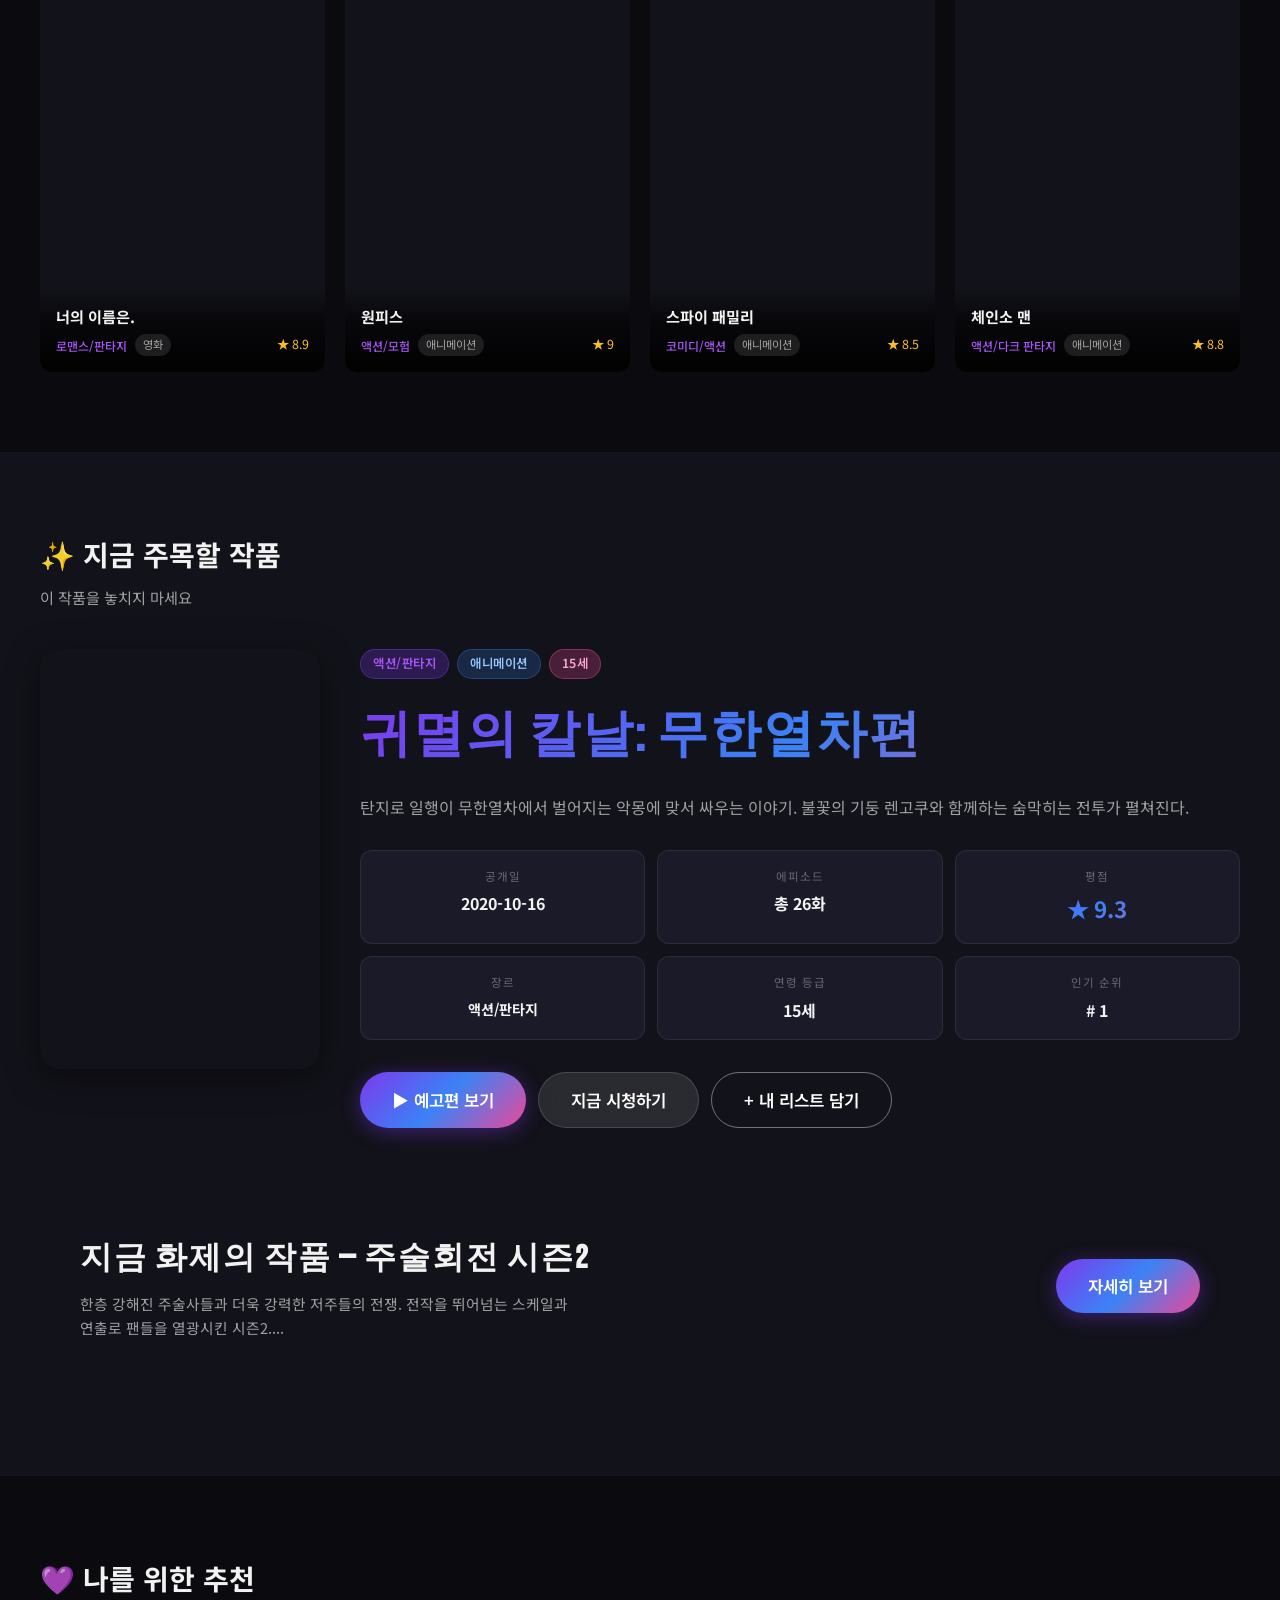
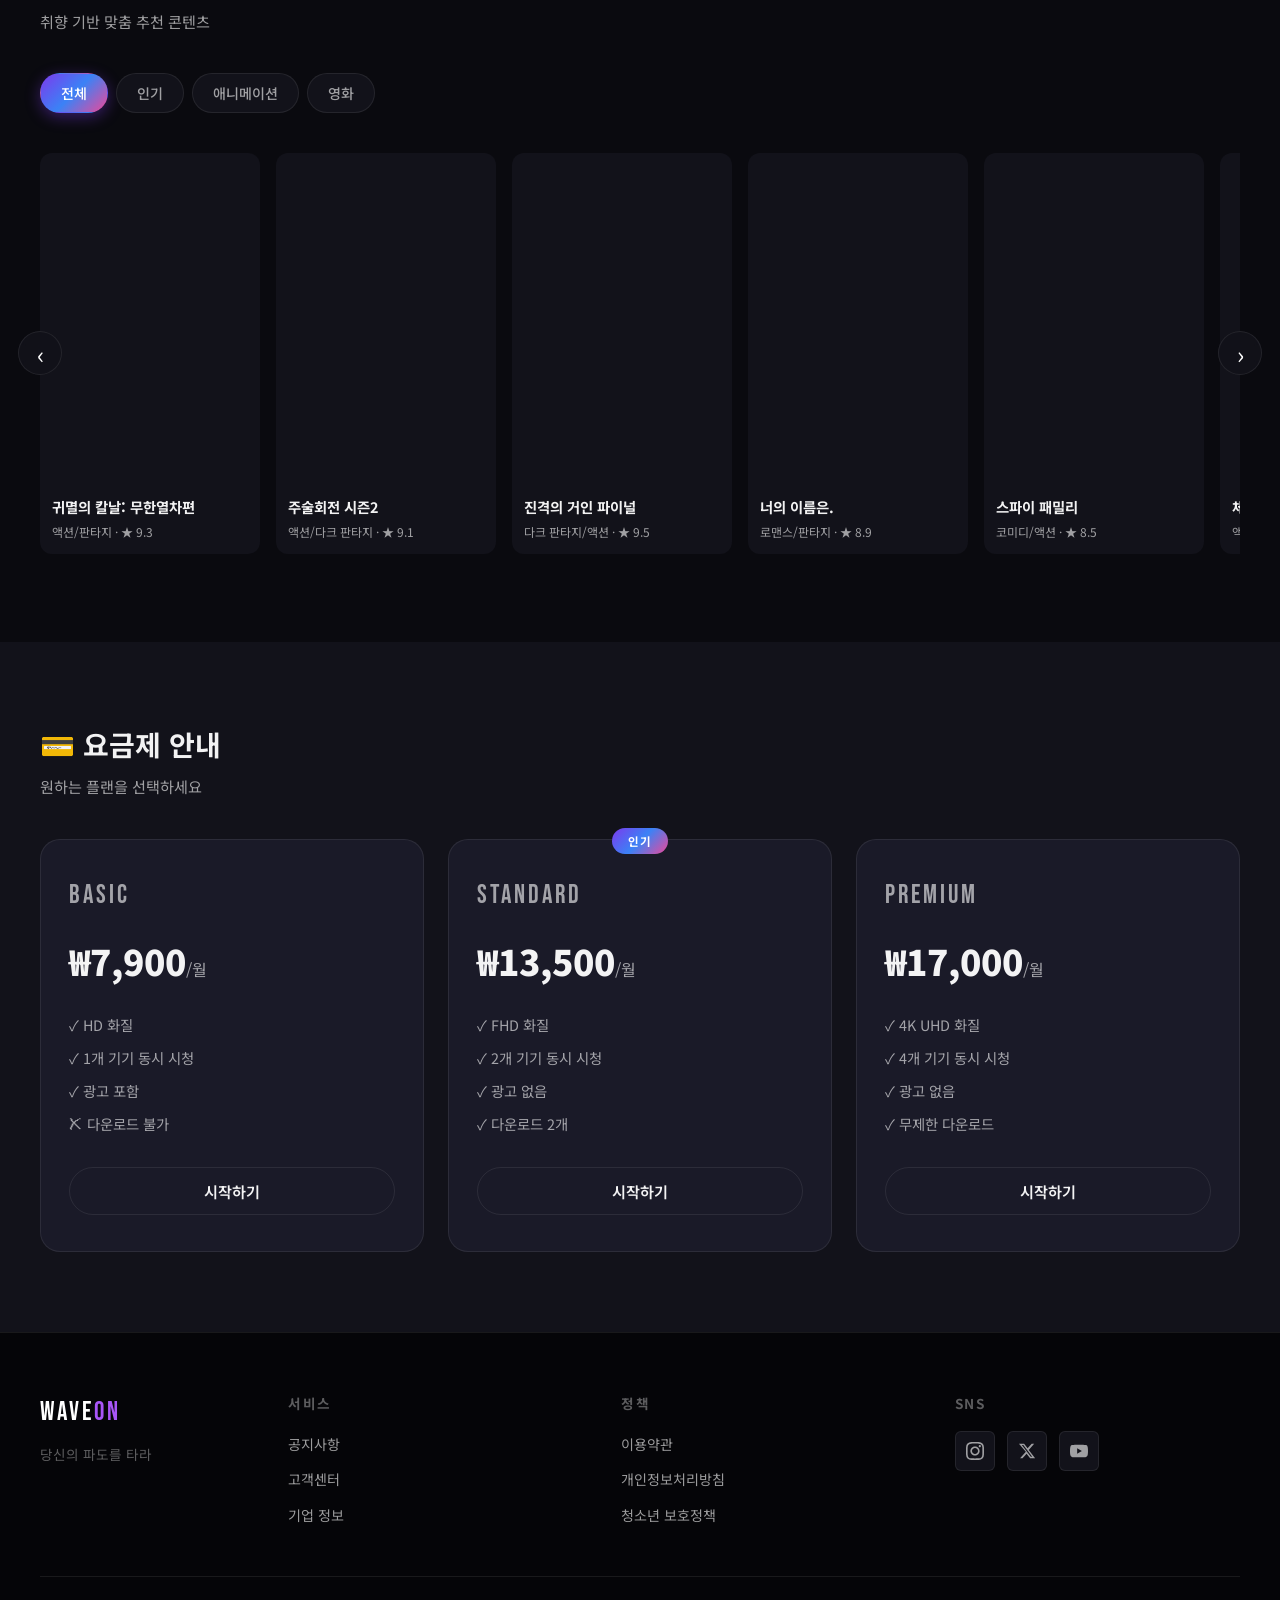
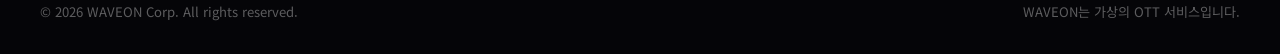
==== commit 67f19544: "design: 요금제 카드 선택 시 테두리 강조 + featured 특별 효과 제거" ====
--- a/index.html
+++ b/index.html
@@ -177,7 +177,7 @@
         <p class="section-subtitle">원하는 플랜을 선택하세요</p>
       </div>
       <div class="pricing-grid">
-        <div class="pricing-card">
+        <div class="pricing-card" onclick="selectPricingCard(this, 'BASIC')">
           <div class="plan-badge">BASIC</div>
           <div class="plan-price">₩7,900<span>/월</span></div>
           <ul class="plan-features">
@@ -186,9 +186,9 @@
             <li>✓ 광고 포함</li>
             <li>✗ 다운로드 불가</li>
           </ul>
-          <button class="btn btn-outline btn-full" onclick="handlePlanSelect('BASIC')">시작하기</button>
-        </div>
-        <div class="pricing-card featured">
+          <button class="btn btn-outline btn-full">시작하기</button>
+        </div>
+        <div class="pricing-card" onclick="selectPricingCard(this, 'STANDARD')">
           <div class="plan-tag">인기</div>
           <div class="plan-badge">STANDARD</div>
           <div class="plan-price">₩13,500<span>/월</span></div>
@@ -198,9 +198,9 @@
             <li>✓ 광고 없음</li>
             <li>✓ 다운로드 2개</li>
           </ul>
-          <button class="btn btn-primary btn-full" onclick="handlePlanSelect('STANDARD')">시작하기</button>
-        </div>
-        <div class="pricing-card">
+          <button class="btn btn-outline btn-full">시작하기</button>
+        </div>
+        <div class="pricing-card" onclick="selectPricingCard(this, 'PREMIUM')">
           <div class="plan-badge">PREMIUM</div>
           <div class="plan-price">₩17,000<span>/월</span></div>
           <ul class="plan-features">
@@ -209,7 +209,7 @@
             <li>✓ 광고 없음</li>
             <li>✓ 무제한 다운로드</li>
           </ul>
-          <button class="btn btn-outline btn-full" onclick="handlePlanSelect('PREMIUM')">시작하기</button>
+          <button class="btn btn-outline btn-full">시작하기</button>
         </div>
       </div>
     </div>
--- a/css/style.css
+++ b/css/style.css
@@ -779,11 +779,11 @@
   position: relative;
   transition: all var(--transition);
 }
-.pricing-card:hover { border-color: rgba(124,58,237,0.4); transform: translateY(-4px); box-shadow: 0 20px 50px rgba(0,0,0,0.4); }
-.pricing-card.featured {
-  border-color: var(--color-primary);
-  box-shadow: 0 0 40px rgba(124,58,237,0.2);
-  background: linear-gradient(135deg, rgba(124,58,237,0.08) 0%, var(--color-surface2) 100%);
+.pricing-card { cursor: pointer; }
+.pricing-card:hover { transform: translateY(-4px); box-shadow: 0 20px 50px rgba(0,0,0,0.4); }
+.pricing-card.selected {
+  border-color: var(--color-primary-light);
+  box-shadow: 0 0 0 1px var(--color-primary-light), 0 8px 40px rgba(124,58,237,0.25);
 }
 
 .plan-tag {
